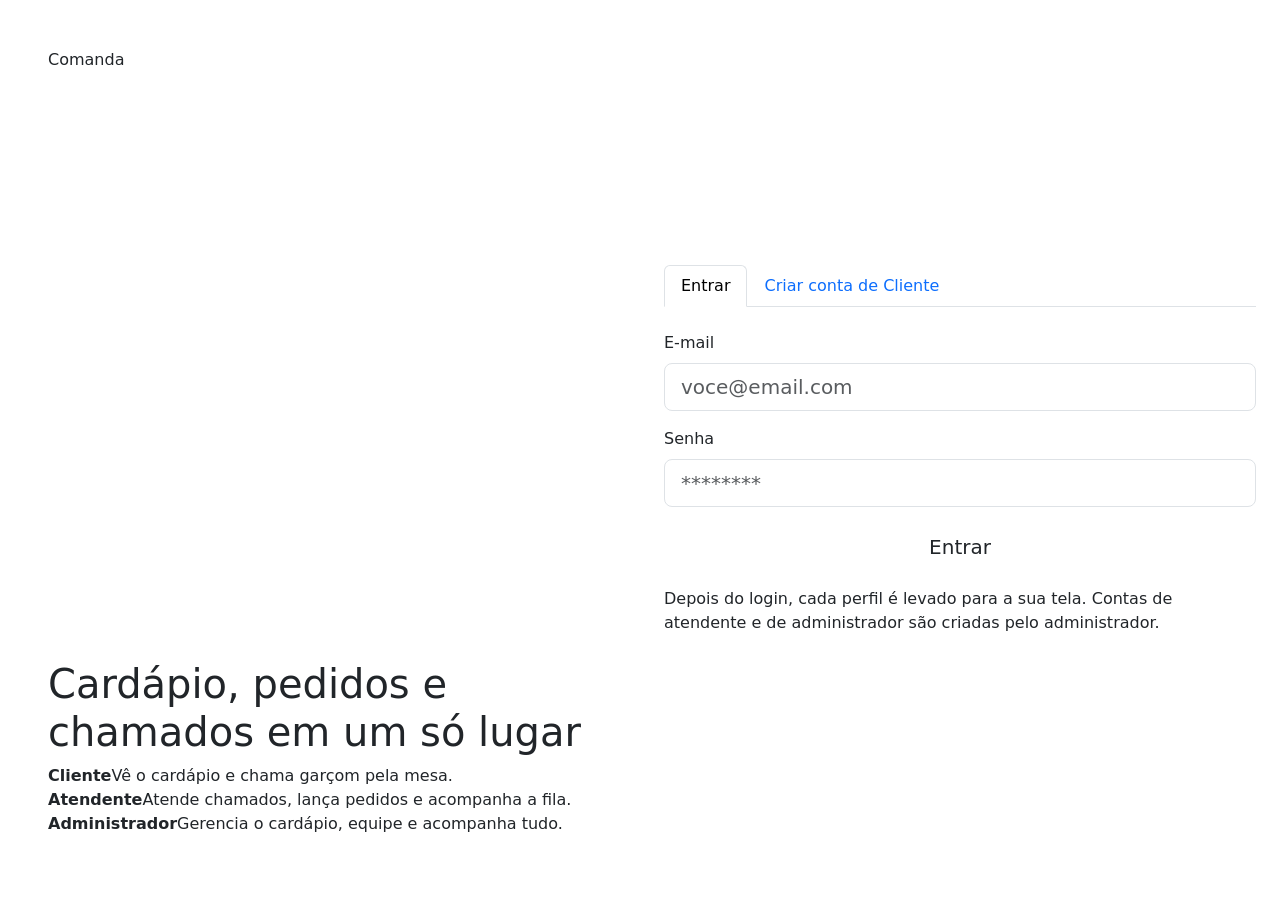
==== index.html @ cacabf7b "Estrutura inicial: 4 paginas HTML" ====
<!DOCTYPE html>
<html lang="pt-BR">
  <head>
    
    <meta charset="UTF-8" />
    <meta name="viewport" content="width=device-width, initial-scale=1.0" />
    <title>Comanda Entrar</title>
    <link
      href="https://cdn.jsdelivr.net/npm/bootstrap@5.3.3/dist/css/bootstrap.min.css"
      rel="stylesheet"
    />
    <link href="css/style.css" rel="stylesheet" />

  </head>
  <body class="cmd-body" data-pagina="login">
    <div class="container-fluid">
      <div class="row min-vh-100">
        <aside
          class="col-lg-6 d-none d-lg-flex cmd-painel-marca flex-column justify-content-between p-5"
        >
          <span class="cmd-logo">Comanda</span>

          <div>
            <h1 class="cmd-titulo-marca">
              Cardápio, pedidos e chamados em um só lugar
            </h1>
            <ul class="list-unstyled cmd-lista-perfis">
              <li>
                <strong>Cliente</strong
                ><span>Vê o cardápio e chama garçom pela mesa.</span>
              </li>
              <li>
                <strong>Atendente</strong
                ><span>Atende chamados, lança pedidos e acompanha a fila.</span>
              </li>
              <li>
                <strong>Administrador</strong
                ><span>Gerencia o cardápio, equipe e acompanha tudo.</span>
              </li>
            </ul>
          </div>
        </aside>

        <main
          class="col-12 col-lg-6 d-flex align-items-center justify-content-center p-4"
        >
          <div class="cmd-caixa-login w-100">
            <span class="cmd-logo d-lg-none d-block mb-4">Comanda</span>
            <ul class="nav nav-tabs mb-4" role="tablist">
              <li class="nav-item" role="presentation">
                <button
                  class="nav-link active"
                  id="tab-entrar"
                  data-bs-toggle="tab"
                  data-bs-target="#painel-entrar"
                  type="button"
                  role="tab"
                  aria-controls="painel-entrar"
                  aria-selected="true"
                >
                  Entrar
                </button>
              </li>
              <li class="nav-item" role="presentation">
                <button
                  class="nav-link"
                  id="tab-cadastro"
                  data-bs-toggle="tab"
                  data-bs-target="#painel-cadastro"
                  type="button"
                  role="tab"
                  aria-controls="painel-cadastro"
                  aria-selected="false"
                >
                  Criar conta de Cliente
                </button>
              </li>
            </ul>

            <div class="tab-content">
              <section
                class="tab-pane fade show active"
                id="painel-entrar"
                role="tabpanel"
                aria-labelledby="tab-entrar"
              >
                <form id="form-login" novalidate>
                  <div class="mb-3">
                    <label for="login-email" class="form-label">E-mail</label>
                    <input
                      type="email"
                      class="form-control form-control-lg"
                      id="login-email"
                      placeholder="voce@email.com"
                      required
                    />
                  </div>

                  <div class="mb-3">
                    <label for="login-senha" class="form-label">Senha</label>
                    <input
                      type="password"
                      class="form-control form-control-lg"
                      id="login-senha"
                      placeholder="********"
                      required
                    />
                  </div>

                  <div
                    id="login-erro"
                    class="alert alert-danger d-none"
                    role="alert"
                  ></div>
                  <button
                    type="submit"
                    class="btn btn-lg w-100 cmd-btn-principal"
                    id="btn-entrar"
                  >
                    Entrar
                  </button>
                  <p class="cmd-texto-apoio mt-3 mb-0">
                    Depois do login, cada perfil é levado para a sua tela.
                    Contas de atendente e de administrador são criadas pelo
                    administrador.
                  </p>
                </form>
              </section>
              <section
                class="tab-pane fade"
                id="painel-cadastro"
                role="tabpanel"
                aria-labelledby="tab-cadastro"
              >
                <form id="form-cadastro" novalidate>
                  <div class="mb-3">
                    <label for="cad-nome" class="form-label">Nome</label>
                    <input
                      type="text"
                      class="form-control form-control-lg"
                      id="cad-nome"
                      placeholder="Seu nome"
                      required
                    />
                  </div>
                  <div class="mb-3">
                    <label for="cad-email" class="form-label">E-mail</label>
                    <input
                      type="email"
                      class="form-control form-control-lg"
                      id="cad-email"
                      placeholder="voce@email.com"
                      required
                    />
                  </div>
                  <div class="mb-3">
                    <label for="cad-senha" class="form-label">Senha</label>
                    <input
                      type="password"
                      class="form-control form-control-lg"
                      id="cad-senha"
                      placeholder="Mínimo 6 caracteres"
                      minlength="6"
                      required
                    />
                  </div>
                  <div
                    id="cad-erro"
                    class="alert alert-danger d-none"
                    role="alert"
                  ></div>
                  <div
                    id="cad-sucesso"
                    class="alert alert-success d-none"
                    role="status"
                  ></div>

                  <button
                    type="submit"
                    class="btn btn-lg w-100 cmd-btn-principal"
                    id="btn-cadastrar"
                  >
                    Criar conta
                  </button>
                </form>
              </section>
            </div>
          </div>
        </main>
      </div>
    </div>

    <script src="https://cdn.jsdelivr.net/npm/bootstrap@5.3.3/dist/js/bootstrap.bundle.min.js"></script>
    <script src="js/storage.js"></script>
    <script src="js/auth.js"></script>
    <script src="js/login.js"></script>
  </body>
</html>
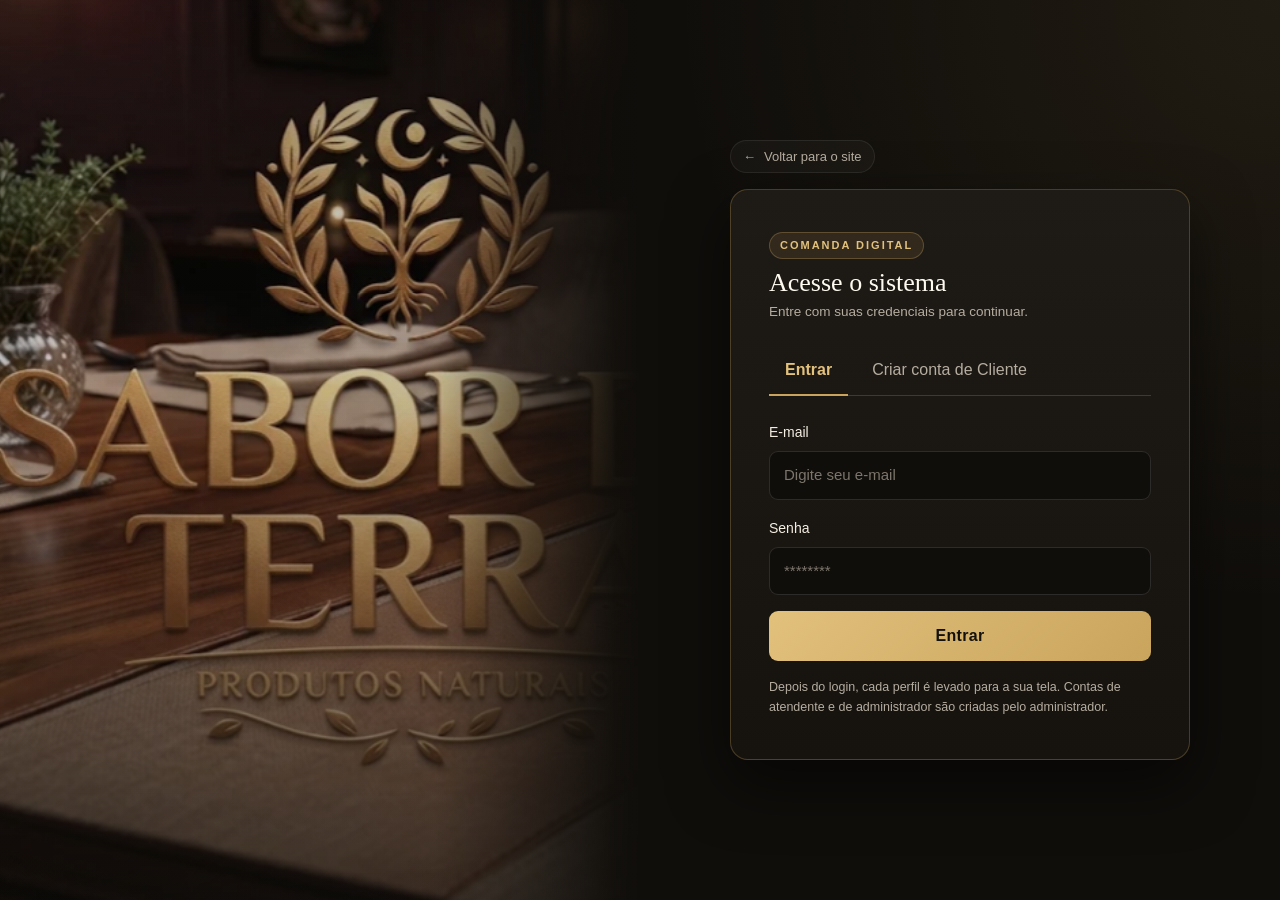
==== commit 5a7fc418: "Primeira versão do site Sabor da Terra" ====
--- a/index.html
+++ b/index.html
@@ -1,198 +1,233 @@
+
 <!DOCTYPE html>
 <html lang="pt-BR">
-  <head>
-    
+<head>
     <meta charset="UTF-8" />
     <meta name="viewport" content="width=device-width, initial-scale=1.0" />
     <title>Comanda Entrar</title>
+
     <link
-      href="https://cdn.jsdelivr.net/npm/bootstrap@5.3.3/dist/css/bootstrap.min.css"
-      rel="stylesheet"
+        href="https://cdn.jsdelivr.net/npm/bootstrap@5.3.3/dist/css/bootstrap.min.css"
+        rel="stylesheet"
     />
-    <link href="css/style.css" rel="stylesheet" />
-
-  </head>
-  <body class="cmd-body" data-pagina="login">
-    <div class="container-fluid">
-      <div class="row min-vh-100">
-        <aside
-          class="col-lg-6 d-none d-lg-flex cmd-painel-marca flex-column justify-content-between p-5"
-        >
-          <span class="cmd-logo">Comanda</span>
-
-          <div>
-            <h1 class="cmd-titulo-marca">
-              Cardápio, pedidos e chamados em um só lugar
-            </h1>
-            <ul class="list-unstyled cmd-lista-perfis">
-              <li>
-                <strong>Cliente</strong
-                ><span>Vê o cardápio e chama garçom pela mesa.</span>
-              </li>
-              <li>
-                <strong>Atendente</strong
-                ><span>Atende chamados, lança pedidos e acompanha a fila.</span>
-              </li>
-              <li>
-                <strong>Administrador</strong
-                ><span>Gerencia o cardápio, equipe e acompanha tudo.</span>
-              </li>
-            </ul>
-          </div>
-        </aside>
-
-        <main
-          class="col-12 col-lg-6 d-flex align-items-center justify-content-center p-4"
-        >
-          <div class="cmd-caixa-login w-100">
-            <span class="cmd-logo d-lg-none d-block mb-4">Comanda</span>
-            <ul class="nav nav-tabs mb-4" role="tablist">
-              <li class="nav-item" role="presentation">
-                <button
-                  class="nav-link active"
-                  id="tab-entrar"
-                  data-bs-toggle="tab"
-                  data-bs-target="#painel-entrar"
-                  type="button"
-                  role="tab"
-                  aria-controls="painel-entrar"
-                  aria-selected="true"
-                >
-                  Entrar
-                </button>
-              </li>
-              <li class="nav-item" role="presentation">
-                <button
-                  class="nav-link"
-                  id="tab-cadastro"
-                  data-bs-toggle="tab"
-                  data-bs-target="#painel-cadastro"
-                  type="button"
-                  role="tab"
-                  aria-controls="painel-cadastro"
-                  aria-selected="false"
-                >
-                  Criar conta de Cliente
-                </button>
-              </li>
-            </ul>
-
-            <div class="tab-content">
-              <section
-                class="tab-pane fade show active"
-                id="painel-entrar"
-                role="tabpanel"
-                aria-labelledby="tab-entrar"
-              >
-                <form id="form-login" novalidate>
-                  <div class="mb-3">
-                    <label for="login-email" class="form-label">E-mail</label>
-                    <input
-                      type="email"
-                      class="form-control form-control-lg"
-                      id="login-email"
-                      placeholder="voce@email.com"
-                      required
-                    />
-                  </div>
-
-                  <div class="mb-3">
-                    <label for="login-senha" class="form-label">Senha</label>
-                    <input
-                      type="password"
-                      class="form-control form-control-lg"
-                      id="login-senha"
-                      placeholder="********"
-                      required
-                    />
-                  </div>
-
-                  <div
-                    id="login-erro"
-                    class="alert alert-danger d-none"
-                    role="alert"
-                  ></div>
-                  <button
-                    type="submit"
-                    class="btn btn-lg w-100 cmd-btn-principal"
-                    id="btn-entrar"
-                  >
-                    Entrar
-                  </button>
-                  <p class="cmd-texto-apoio mt-3 mb-0">
-                    Depois do login, cada perfil é levado para a sua tela.
-                    Contas de atendente e de administrador são criadas pelo
-                    administrador.
-                  </p>
-                </form>
-              </section>
-              <section
-                class="tab-pane fade"
-                id="painel-cadastro"
-                role="tabpanel"
-                aria-labelledby="tab-cadastro"
-              >
-                <form id="form-cadastro" novalidate>
-                  <div class="mb-3">
-                    <label for="cad-nome" class="form-label">Nome</label>
-                    <input
-                      type="text"
-                      class="form-control form-control-lg"
-                      id="cad-nome"
-                      placeholder="Seu nome"
-                      required
-                    />
-                  </div>
-                  <div class="mb-3">
-                    <label for="cad-email" class="form-label">E-mail</label>
-                    <input
-                      type="email"
-                      class="form-control form-control-lg"
-                      id="cad-email"
-                      placeholder="voce@email.com"
-                      required
-                    />
-                  </div>
-                  <div class="mb-3">
-                    <label for="cad-senha" class="form-label">Senha</label>
-                    <input
-                      type="password"
-                      class="form-control form-control-lg"
-                      id="cad-senha"
-                      placeholder="Mínimo 6 caracteres"
-                      minlength="6"
-                      required
-                    />
-                  </div>
-                  <div
-                    id="cad-erro"
-                    class="alert alert-danger d-none"
-                    role="alert"
-                  ></div>
-                  <div
-                    id="cad-sucesso"
-                    class="alert alert-success d-none"
-                    role="status"
-                  ></div>
-
-                  <button
-                    type="submit"
-                    class="btn btn-lg w-100 cmd-btn-principal"
-                    id="btn-cadastrar"
-                  >
-                    Criar conta
-                  </button>
-                </form>
-              </section>
-            </div>
-          </div>
-        </main>
-      </div>
+
+    <link href="css/comanda.css" rel="stylesheet" />
+</head>
+
+<body class="cmd-body" data-pagina="login">
+
+    <div class="container-fluid p-0">
+        <div class="row g-0 min-vh-100">
+
+            <!-- PAINEL DA IMAGEM -->
+            <aside class="col-12 col-lg-6 d-flex cmd-painel-marca flex-column justify-content-between p-4 p-lg-5">
+                <img
+                    src="fotos/foto1.webp"
+                    alt="Restaurante Sabor da Terra"
+                    class="cmd-imagem-fundo"
+                />
+            </aside>
+
+            <!-- PAINEL DE LOGIN -->
+            <main class="col-12 col-lg-6 d-flex flex-column align-items-center justify-content-center p-4">
+
+                <div class="w-100 mb-3" style="max-width: 460px;">
+                    <a href="pag1.html" class="cmd-voltar-site">
+                        <span aria-hidden="true">←</span> Voltar para o site
+                    </a>
+                </div>
+
+                <div class="cmd-caixa-login w-100">
+
+                    <div class="mb-4">
+                        <span class="cmd-badge-sistema">COMANDA DIGITAL</span>
+                        <h2 class="cmd-titulo-login mt-2 mb-1">Acesse o sistema</h2>
+                        <p class="cmd-subtitulo-login mb-0">Entre com suas credenciais para continuar.</p>
+                    </div>
+
+                    <ul class="nav nav-tabs mb-4" role="tablist">
+
+                        <li class="nav-item" role="presentation">
+                            <button
+                                class="nav-link active"
+                                id="tab-entrar"
+                                data-bs-toggle="tab"
+                                data-bs-target="#painel-entrar"
+                                type="button"
+                                role="tab"
+                                aria-controls="painel-entrar"
+                                aria-selected="true"
+                            >
+                                Entrar
+                            </button>
+                        </li>
+
+                        <li class="nav-item" role="presentation">
+                            <button
+                                class="nav-link"
+                                id="tab-cadastro"
+                                data-bs-toggle="tab"
+                                data-bs-target="#painel-cadastro"
+                                type="button"
+                                role="tab"
+                                aria-controls="painel-cadastro"
+                                aria-selected="false"
+                            >
+                                Criar conta de Cliente
+                            </button>
+                        </li>
+
+                    </ul>
+
+                    <div class="tab-content">
+
+                        <!-- LOGIN -->
+                        <section
+                            class="tab-pane fade show active"
+                            id="painel-entrar"
+                            role="tabpanel"
+                            aria-labelledby="tab-entrar"
+                        >
+
+                            <form id="form-login" novalidate>
+
+                                <div class="mb-3">
+                                    <label for="login-email" class="form-label">
+                                        E-mail
+                                    </label>
+
+                                    <input
+                                        type="email"
+                                        class="form-control form-control-lg"
+                                        id="login-email"
+                                        placeholder="Digite seu e-mail"
+                                        required
+                                    />
+                                </div>
+
+                                <div class="mb-3">
+                                    <label for="login-senha" class="form-label">
+                                        Senha
+                                    </label>
+
+                                    <input
+                                        type="password"
+                                        class="form-control form-control-lg"
+                                        id="login-senha"
+                                        placeholder="********"
+                                        required
+                                    />
+                                </div>
+
+                                <div
+                                    id="login-erro"
+                                    class="alert alert-danger d-none"
+                                    role="alert"
+                                ></div>
+
+                                <button
+                                    type="submit"
+                                    class="btn btn-lg w-100 cmd-btn-principal"
+                                    id="btn-entrar"
+                                >
+                                    Entrar
+                                </button>
+
+                                <p class="cmd-texto-apoio mt-3 mb-0">
+                                    Depois do login, cada perfil é levado para a sua tela.
+                                    Contas de atendente e de administrador são criadas pelo administrador.
+                                </p>
+
+                            </form>
+                        </section>
+
+                        <!-- CADASTRO -->
+                        <section
+                            class="tab-pane fade"
+                            id="painel-cadastro"
+                            role="tabpanel"
+                            aria-labelledby="tab-cadastro"
+                        >
+
+                            <form id="form-cadastro" novalidate>
+
+                                <div class="mb-3">
+                                    <label for="cad-nome" class="form-label">
+                                        Nome
+                                    </label>
+
+                                    <input
+                                        type="text"
+                                        class="form-control form-control-lg"
+                                        id="cad-nome"
+                                        placeholder="Seu nome"
+                                        required
+                                    />
+                                </div>
+
+                                <div class="mb-3">
+                                    <label for="cad-email" class="form-label">
+                                        E-mail
+                                    </label>
+
+                                    <input
+                                        type="email"
+                                        class="form-control form-control-lg"
+                                        id="cad-email"
+                                        placeholder="Digite seu e-mail"
+                                        required
+                                    />
+                                </div>
+
+                                <div class="mb-3">
+                                    <label for="cad-senha" class="form-label">
+                                        Senha
+                                    </label>
+
+                                    <input
+                                        type="password"
+                                        class="form-control form-control-lg"
+                                        id="cad-senha"
+                                        placeholder="Mínimo 6 caracteres"
+                                        minlength="6"
+                                        required
+                                    />
+                                </div>
+
+                                <div
+                                    id="cad-erro"
+                                    class="alert alert-danger d-none"
+                                    role="alert"
+                                ></div>
+
+                                <div
+                                    id="cad-sucesso"
+                                    class="alert alert-success d-none"
+                                    role="status"
+                                ></div>
+
+                                <button
+                                    type="submit"
+                                    class="btn btn-lg w-100 cmd-btn-principal"
+                                    id="btn-cadastrar"
+                                >
+                                    Criar conta
+                                </button>
+
+                            </form>
+                        </section>
+
+                    </div>
+                </div>
+            </main>
+
+        </div>
     </div>
 
     <script src="https://cdn.jsdelivr.net/npm/bootstrap@5.3.3/dist/js/bootstrap.bundle.min.js"></script>
     <script src="js/storage.js"></script>
     <script src="js/auth.js"></script>
     <script src="js/login.js"></script>
-  </body>
-</html>
+
+</body>
+</html>
--- a/css/comanda.css
+++ b/css/comanda.css
@@ -0,0 +1,273 @@
+
+
+:root {
+    --fundo: #100e0b;
+    --superficie: #1a1713;
+    --ouro: #c9a45c;
+    --ouro-claro: #e2c17d;
+    --texto: #f4eee2;
+    --apoio: #b5ada0;
+    --borda: rgba(201, 164, 92, 0.24);
+    --parallax-x: 0px;
+    --parallax-y: 0px;
+}
+
+* {
+    margin: 0;
+    padding: 0;
+    box-sizing: border-box;
+}
+
+.cmd-body {
+    min-height: 100vh;
+    background: var(--fundo);
+    color: var(--texto);
+    font-family: "Segoe UI", Arial, sans-serif;
+    overflow-x: hidden;
+}
+
+
+
+.cmd-painel-marca {
+    position: relative;
+    overflow: hidden;
+    min-height: 100vh;
+    background: var(--fundo);
+}
+
+.cmd-imagem-fundo {
+    position: absolute;
+    inset: 0;
+    width: 100%;
+    height: 100%;
+    object-fit: cover;
+    object-position: 38% center;
+    z-index: 0;
+    transform: translate3d(var(--parallax-x), var(--parallax-y), 0) scale(1.12);
+    transform-origin: center center;
+    will-change: transform;
+}
+
+/* Transição suave entre a foto e o fundo escuro da direita */
+.cmd-painel-marca::after {
+    content: "";
+    position: absolute;
+    inset: 0;
+    background:
+        linear-gradient(
+            90deg,
+            rgba(16, 14, 11, 0.12) 0%,
+            rgba(16, 14, 11, 0.18) 68%,
+            rgba(16, 14, 11, 0.96) 96%,
+            var(--fundo) 100%
+        ),
+        linear-gradient(
+            180deg,
+            rgba(16, 14, 11, 0.28) 0%,
+            transparent 35%,
+            rgba(16, 14, 11, 0.55) 100%
+        );
+    z-index: 1;
+    pointer-events: none;
+}
+
+.cmd-painel-marca > *:not(.cmd-imagem-fundo) {
+    position: relative;
+    z-index: 2;
+}
+
+
+
+main {
+    background:
+        radial-gradient(circle at top right, rgba(201, 164, 92, 0.09), transparent 55%),
+        var(--fundo);
+}
+
+
+
+.cmd-voltar-site {
+    display: inline-flex;
+    align-items: center;
+    gap: 8px;
+    font-size: 13px;
+    font-weight: 500;
+    color: var(--apoio);
+    text-decoration: none;
+    padding: 6px 12px;
+    border-radius: 999px;
+    background: rgba(255, 255, 255, 0.03);
+    border: 1px solid rgba(255, 255, 255, 0.08);
+    transition: color 0.2s, border-color 0.2s, background-color 0.2s, transform 0.2s;
+}
+
+.cmd-voltar-site:hover {
+    color: var(--ouro-claro);
+    border-color: var(--borda);
+    background: rgba(201, 164, 92, 0.08);
+    transform: translateX(-2px);
+}
+
+
+
+.cmd-caixa-login {
+    max-width: 460px;
+    padding: 42px 38px;
+    background: linear-gradient(180deg, #1e1a15 0%, #16130f 100%);
+    border: 1px solid rgba(201, 164, 92, 0.28);
+    border-radius: 18px;
+    box-shadow: 0 24px 60px rgba(0, 0, 0, 0.55);
+}
+
+.cmd-badge-sistema {
+    display: inline-block;
+    font-size: 11px;
+    font-weight: 700;
+    letter-spacing: 2px;
+    color: var(--ouro-claro);
+    background: rgba(201, 164, 92, 0.12);
+    border: 1px solid rgba(201, 164, 92, 0.3);
+    padding: 4px 10px;
+    border-radius: 999px;
+}
+
+.cmd-titulo-login {
+    font-family: Georgia, serif;
+    font-size: 26px;
+    color: #fffaf0;
+}
+
+.cmd-subtitulo-login {
+    font-size: 13.5px;
+    color: var(--apoio);
+}
+
+
+
+.cmd-caixa-login .nav-tabs {
+    gap: 8px;
+    border-bottom: 1px solid var(--borda);
+}
+
+.cmd-caixa-login .nav-link {
+    color: var(--apoio);
+    background: transparent;
+    border: none;
+    border-bottom: 2px solid transparent;
+    border-radius: 0;
+    padding: 12px 16px;
+    font-weight: 500;
+    transition: color 0.2s, border-color 0.2s;
+}
+
+.cmd-caixa-login .nav-link:hover {
+    color: var(--texto);
+}
+
+.cmd-caixa-login .nav-link.active {
+    color: var(--ouro-claro);
+    background: transparent;
+    border-bottom: 2px solid var(--ouro);
+    font-weight: 600;
+}
+
+
+
+.cmd-caixa-login .form-label {
+    color: var(--texto);
+    font-size: 14px;
+    font-weight: 500;
+}
+
+.cmd-caixa-login .form-control {
+    background: var(--fundo);
+    color: #ffffff;
+    border: 1px solid rgba(255, 255, 255, 0.12);
+    border-radius: 9px;
+    padding: 12px 14px;
+    font-size: 15px;
+    transition: border-color 0.2s, box-shadow 0.2s, background-color 0.2s;
+}
+
+.cmd-caixa-login .form-control:focus {
+    background: #14110d;
+    color: #ffffff;
+    border-color: var(--ouro);
+    box-shadow: 0 0 0 3px rgba(201, 164, 92, 0.16);
+}
+
+.cmd-caixa-login .form-control::placeholder {
+    color: #7c756b;
+}
+
+
+
+.cmd-btn-principal {
+    background: linear-gradient(135deg, var(--ouro-claro), var(--ouro));
+    color: #14110d;
+    border: none;
+    border-radius: 9px;
+    padding: 13px 16px;
+    font-size: 16px;
+    font-weight: 700;
+    letter-spacing: 0.3px;
+    transition: transform 0.2s, filter 0.2s, box-shadow 0.2s;
+}
+
+.cmd-btn-principal:hover {
+    filter: brightness(1.06);
+    color: #14110d;
+    transform: translateY(-2px);
+    box-shadow: 0 8px 20px rgba(201, 164, 92, 0.22);
+}
+
+
+
+.cmd-texto-apoio {
+    color: var(--apoio);
+    font-size: 12.5px;
+    line-height: 1.6;
+}
+
+
+
+@media (max-width: 991px) {
+    .cmd-painel-marca {
+        min-height: 360px;
+    }
+
+    .cmd-painel-marca::after {
+        background: linear-gradient(
+            180deg,
+            rgba(16, 14, 11, 0.15) 0%,
+            rgba(16, 14, 11, 0.25) 60%,
+            var(--fundo) 100%
+        );
+    }
+
+    .cmd-caixa-login {
+        max-width: 500px;
+        padding: 32px 26px;
+    }
+}
+
+@media (max-width: 600px) {
+    .cmd-painel-marca {
+        min-height: 280px;
+    }
+
+    .cmd-titulo-login {
+        font-size: 22px;
+    }
+
+    .cmd-caixa-login {
+        padding: 24px 18px;
+        border-radius: 14px;
+    }
+}
+
+@media (prefers-reduced-motion: reduce) {
+    .cmd-imagem-fundo {
+        transform: scale(1.05);
+    }
+}
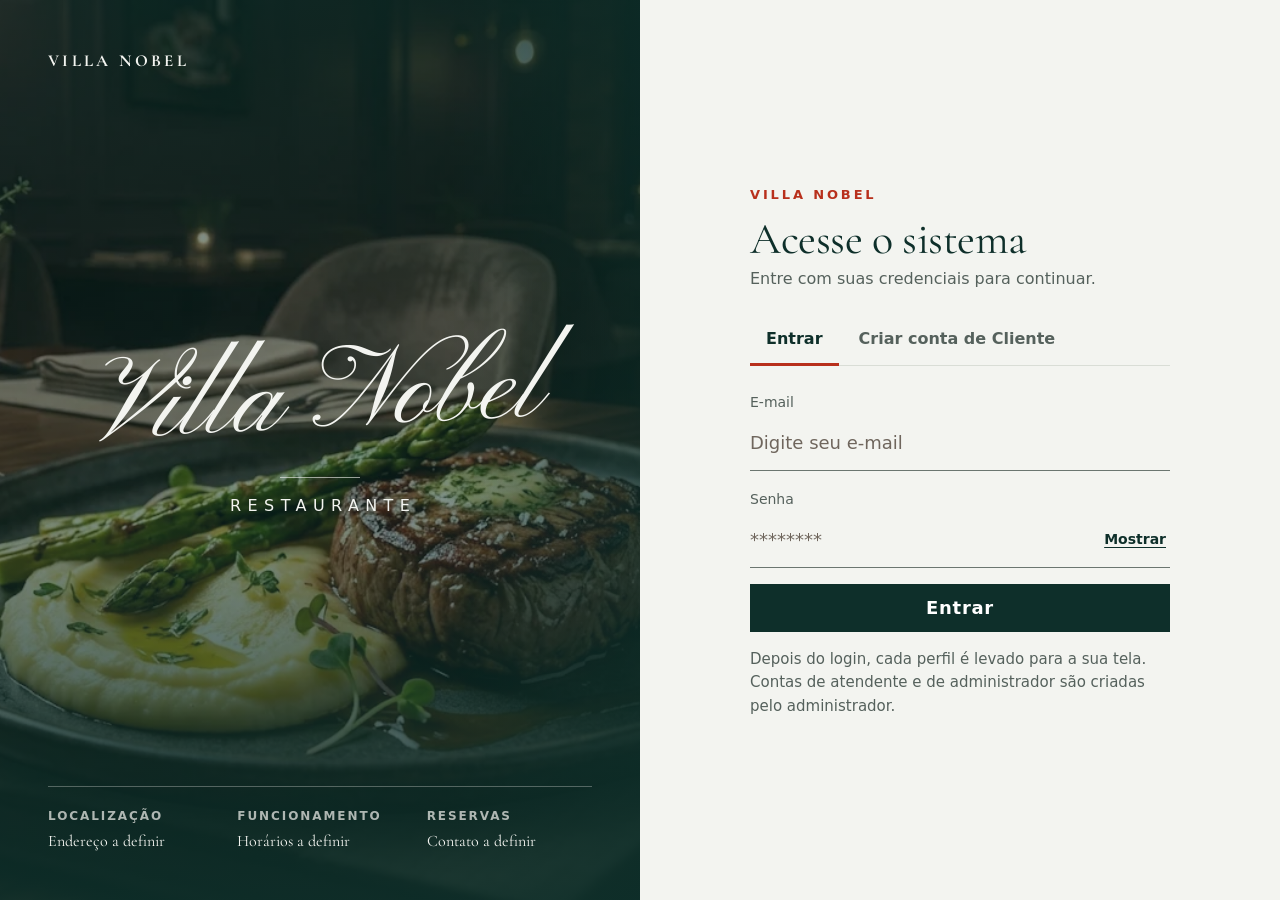
==== commit f787aace: "system Villa Nobel: 90%" ====
--- a/index.html
+++ b/index.html
@@ -1,233 +1,255 @@
-
-<!DOCTYPE html>
-<html lang="pt-BR">
-<head>
-    <meta charset="UTF-8" />
-    <meta name="viewport" content="width=device-width, initial-scale=1.0" />
-    <title>Comanda Entrar</title>
-
-    <link
-        href="https://cdn.jsdelivr.net/npm/bootstrap@5.3.3/dist/css/bootstrap.min.css"
-        rel="stylesheet"
-    />
-
-    <link href="css/comanda.css" rel="stylesheet" />
-</head>
-
-<body class="cmd-body" data-pagina="login">
-
-    <div class="container-fluid p-0">
-        <div class="row g-0 min-vh-100">
-
-            <!-- PAINEL DA IMAGEM -->
-            <aside class="col-12 col-lg-6 d-flex cmd-painel-marca flex-column justify-content-between p-4 p-lg-5">
-                <img
-                    src="fotos/foto1.webp"
-                    alt="Restaurante Sabor da Terra"
-                    class="cmd-imagem-fundo"
-                />
-            </aside>
-
-            <!-- PAINEL DE LOGIN -->
-            <main class="col-12 col-lg-6 d-flex flex-column align-items-center justify-content-center p-4">
-
-                <div class="w-100 mb-3" style="max-width: 460px;">
-                    <a href="pag1.html" class="cmd-voltar-site">
-                        <span aria-hidden="true">←</span> Voltar para o site
-                    </a>
-                </div>
-
-                <div class="cmd-caixa-login w-100">
-
-                    <div class="mb-4">
-                        <span class="cmd-badge-sistema">COMANDA DIGITAL</span>
-                        <h2 class="cmd-titulo-login mt-2 mb-1">Acesse o sistema</h2>
-                        <p class="cmd-subtitulo-login mb-0">Entre com suas credenciais para continuar.</p>
-                    </div>
-
-                    <ul class="nav nav-tabs mb-4" role="tablist">
-
-                        <li class="nav-item" role="presentation">
-                            <button
-                                class="nav-link active"
-                                id="tab-entrar"
-                                data-bs-toggle="tab"
-                                data-bs-target="#painel-entrar"
-                                type="button"
-                                role="tab"
-                                aria-controls="painel-entrar"
-                                aria-selected="true"
-                            >
-                                Entrar
-                            </button>
-                        </li>
-
-                        <li class="nav-item" role="presentation">
-                            <button
-                                class="nav-link"
-                                id="tab-cadastro"
-                                data-bs-toggle="tab"
-                                data-bs-target="#painel-cadastro"
-                                type="button"
-                                role="tab"
-                                aria-controls="painel-cadastro"
-                                aria-selected="false"
-                            >
-                                Criar conta de Cliente
-                            </button>
-                        </li>
-
-                    </ul>
-
-                    <div class="tab-content">
-
-                        <!-- LOGIN -->
-                        <section
-                            class="tab-pane fade show active"
-                            id="painel-entrar"
-                            role="tabpanel"
-                            aria-labelledby="tab-entrar"
-                        >
-
-                            <form id="form-login" novalidate>
-
-                                <div class="mb-3">
-                                    <label for="login-email" class="form-label">
-                                        E-mail
-                                    </label>
-
-                                    <input
-                                        type="email"
-                                        class="form-control form-control-lg"
-                                        id="login-email"
-                                        placeholder="Digite seu e-mail"
-                                        required
-                                    />
-                                </div>
-
-                                <div class="mb-3">
-                                    <label for="login-senha" class="form-label">
-                                        Senha
-                                    </label>
-
-                                    <input
-                                        type="password"
-                                        class="form-control form-control-lg"
-                                        id="login-senha"
-                                        placeholder="********"
-                                        required
-                                    />
-                                </div>
-
-                                <div
-                                    id="login-erro"
-                                    class="alert alert-danger d-none"
-                                    role="alert"
-                                ></div>
-
-                                <button
-                                    type="submit"
-                                    class="btn btn-lg w-100 cmd-btn-principal"
-                                    id="btn-entrar"
-                                >
-                                    Entrar
-                                </button>
-
-                                <p class="cmd-texto-apoio mt-3 mb-0">
-                                    Depois do login, cada perfil é levado para a sua tela.
-                                    Contas de atendente e de administrador são criadas pelo administrador.
-                                </p>
-
-                            </form>
-                        </section>
-
-                        <!-- CADASTRO -->
-                        <section
-                            class="tab-pane fade"
-                            id="painel-cadastro"
-                            role="tabpanel"
-                            aria-labelledby="tab-cadastro"
-                        >
-
-                            <form id="form-cadastro" novalidate>
-
-                                <div class="mb-3">
-                                    <label for="cad-nome" class="form-label">
-                                        Nome
-                                    </label>
-
-                                    <input
-                                        type="text"
-                                        class="form-control form-control-lg"
-                                        id="cad-nome"
-                                        placeholder="Seu nome"
-                                        required
-                                    />
-                                </div>
-
-                                <div class="mb-3">
-                                    <label for="cad-email" class="form-label">
-                                        E-mail
-                                    </label>
-
-                                    <input
-                                        type="email"
-                                        class="form-control form-control-lg"
-                                        id="cad-email"
-                                        placeholder="Digite seu e-mail"
-                                        required
-                                    />
-                                </div>
-
-                                <div class="mb-3">
-                                    <label for="cad-senha" class="form-label">
-                                        Senha
-                                    </label>
-
-                                    <input
-                                        type="password"
-                                        class="form-control form-control-lg"
-                                        id="cad-senha"
-                                        placeholder="Mínimo 6 caracteres"
-                                        minlength="6"
-                                        required
-                                    />
-                                </div>
-
-                                <div
-                                    id="cad-erro"
-                                    class="alert alert-danger d-none"
-                                    role="alert"
-                                ></div>
-
-                                <div
-                                    id="cad-sucesso"
-                                    class="alert alert-success d-none"
-                                    role="status"
-                                ></div>
-
-                                <button
-                                    type="submit"
-                                    class="btn btn-lg w-100 cmd-btn-principal"
-                                    id="btn-cadastrar"
-                                >
-                                    Criar conta
-                                </button>
-
-                            </form>
-                        </section>
-
-                    </div>
-                </div>
-            </main>
-
-        </div>
-    </div>
-
-    <script src="https://cdn.jsdelivr.net/npm/bootstrap@5.3.3/dist/js/bootstrap.bundle.min.js"></script>
-    <script src="js/storage.js"></script>
-    <script src="js/auth.js"></script>
-    <script src="js/login.js"></script>
-
-</body>
+<!DOCTYPE html>
+<html lang="pt-BR">
+<head>
+    <meta charset="UTF-8" />
+    <meta name="viewport" content="width=device-width, initial-scale=1.0" />
+    <meta name="theme-color" content="#0E2F2A" />
+    <meta name="description" content="Villa Nobel — sistema de atendimento e cardápio digital." />
+    <link rel="icon" href="data:image/svg+xml,%3Csvg xmlns='http://www.w3.org/2000/svg' viewBox='0 0 64 64'%3E%3Crect width='64' height='64' rx='12' fill='%230E2F2A'/%3E%3Ctext x='32' y='45' text-anchor='middle' font-family='Georgia,serif' font-style='italic' font-size='40' fill='%23F3F4F0'%3EV%3C/text%3E%3C/svg%3E" />
+<title>Villa Nobel | Entrar</title>
+
+    <link
+        href="https://cdn.jsdelivr.net/npm/bootstrap@5.3.3/dist/css/bootstrap.min.css"
+        rel="stylesheet"
+    />
+
+    <link rel="preconnect" href="https://fonts.googleapis.com" />
+    <link rel="preconnect" href="https://fonts.gstatic.com" crossorigin />
+    <link
+        href="https://fonts.googleapis.com/css2?family=Pinyon+Script&family=Cormorant+Garamond:wght@500;600;700&display=swap"
+        rel="stylesheet"
+    />
+
+    <link href="css/style.css" rel="stylesheet" />
+</head>
+
+<body class="cmd-body">
+
+    <div class="container-fluid p-0">
+        <div class="row g-0 min-vh-100">
+
+            <aside class="col-12 col-lg-6 d-flex cmd-painel-marca flex-column justify-content-between p-4 p-lg-5">
+                <img
+                    src="fotos/foto2.webp"
+                    alt=""
+                    class="cmd-imagem-fundo"
+                />
+                <span class="cmd-logo">Villa Nobel</span>
+
+                <div class="cmd-letreiro">
+                    <span class="cmd-letreiro-nome">Villa Nobel</span>
+                    <span class="cmd-letreiro-linha"></span>
+                    <span class="cmd-letreiro-tipo">Restaurante</span>
+                </div>
+
+                <dl class="cmd-detalhes">
+                    <div>
+                        <dt>Localização</dt>
+                        <dd>Endereço a definir</dd>
+                    </div>
+                    <div>
+                        <dt>Funcionamento</dt>
+                        <dd>Horários a definir</dd>
+                    </div>
+                    <div>
+                        <dt>Reservas</dt>
+                        <dd>Contato a definir</dd>
+                    </div>
+                </dl>
+            </aside>
+
+            <main class="col-12 col-lg-6 d-flex flex-column align-items-center justify-content-center p-4">
+
+                <div class="cmd-caixa-login w-100">
+
+                    <div class="mb-4">
+                        <span class="cmd-badge-sistema">VILLA NOBEL</span>
+                        <h2 class="cmd-titulo-login mt-2 mb-1">Acesse o sistema</h2>
+                        <p class="cmd-subtitulo-login mb-0">Entre com suas credenciais para continuar.</p>
+                    </div>
+
+                    <ul class="nav nav-tabs mb-4" role="tablist">
+
+                        <li class="nav-item" role="presentation">
+                            <button
+                                class="nav-link active"
+                                id="tab-entrar"
+                                data-bs-toggle="tab"
+                                data-bs-target="#painel-entrar"
+                                type="button"
+                                role="tab"
+                                aria-controls="painel-entrar"
+                                aria-selected="true"
+                            >
+                                Entrar
+                            </button>
+                        </li>
+
+                        <li class="nav-item" role="presentation">
+                            <button
+                                class="nav-link"
+                                id="tab-cadastro"
+                                data-bs-toggle="tab"
+                                data-bs-target="#painel-cadastro"
+                                type="button"
+                                role="tab"
+                                aria-controls="painel-cadastro"
+                                aria-selected="false"
+                            >
+                                Criar conta de Cliente
+                            </button>
+                        </li>
+
+                    </ul>
+
+                    <div class="tab-content">
+
+                        <section
+                            class="tab-pane fade show active"
+                            id="painel-entrar"
+                            role="tabpanel"
+                            aria-labelledby="tab-entrar"
+                        >
+
+                            <form id="form-login" novalidate>
+
+                                <div class="mb-3">
+                                    <label for="login-email" class="form-label">
+                                        E-mail
+                                    </label>
+
+                                    <input
+                                        type="email"
+                                        class="form-control form-control-lg"
+                                        id="login-email"
+                                        placeholder="Digite seu e-mail"
+                                        required
+                                    />
+                                </div>
+
+                                <div class="mb-3">
+                                    <label for="login-senha" class="form-label">
+                                        Senha
+                                    </label>
+
+                                    <input
+                                        type="password"
+                                        class="form-control form-control-lg"
+                                        id="login-senha"
+                                        placeholder="********"
+                                        required
+                                    />
+                                </div>
+
+                                <div
+                                    id="login-erro"
+                                    class="alert alert-danger d-none"
+                                    role="alert"
+                                ></div>
+
+                                <button
+                                    type="submit"
+                                    class="btn btn-lg w-100 cmd-btn-principal"
+                                    id="btn-entrar"
+                                >
+                                    Entrar
+                                </button>
+
+                                <p class="cmd-texto-apoio mt-3 mb-0">
+                                    Depois do login, cada perfil é levado para a sua tela.
+                                    Contas de atendente e de administrador são criadas pelo administrador.
+                                </p>
+
+                            </form>
+                        </section>
+
+                        <section
+                            class="tab-pane fade"
+                            id="painel-cadastro"
+                            role="tabpanel"
+                            aria-labelledby="tab-cadastro"
+                        >
+
+                            <form id="form-cadastro" novalidate>
+
+                                <div class="mb-3">
+                                    <label for="cad-nome" class="form-label">
+                                        Nome
+                                    </label>
+
+                                    <input
+                                        type="text"
+                                        class="form-control form-control-lg"
+                                        id="cad-nome"
+                                        placeholder="Seu nome"
+                                        required
+                                    />
+                                </div>
+
+                                <div class="mb-3">
+                                    <label for="cad-email" class="form-label">
+                                        E-mail
+                                    </label>
+
+                                    <input
+                                        type="email"
+                                        class="form-control form-control-lg"
+                                        id="cad-email"
+                                        placeholder="Digite seu e-mail"
+                                        required
+                                    />
+                                </div>
+
+                                <div class="mb-3">
+                                    <label for="cad-senha" class="form-label">
+                                        Senha
+                                    </label>
+
+                                    <input
+                                        type="password"
+                                        class="form-control form-control-lg"
+                                        id="cad-senha"
+                                        placeholder="Mínimo 6 caracteres"
+                                        minlength="6"
+                                        required
+                                    />
+                                </div>
+
+                                <div
+                                    id="cad-erro"
+                                    class="alert alert-danger d-none"
+                                    role="alert"
+                                ></div>
+
+                                <div
+                                    id="cad-sucesso"
+                                    class="alert alert-success d-none"
+                                    role="status"
+                                ></div>
+
+                                <button
+                                    type="submit"
+                                    class="btn btn-lg w-100 cmd-btn-principal"
+                                    id="btn-cadastrar"
+                                >
+                                    Criar conta
+                                </button>
+
+                            </form>
+                        </section>
+
+                    </div>
+                </div>
+            </main>
+
+        </div>
+    </div>
+
+    <script src="https://cdn.jsdelivr.net/npm/bootstrap@5.3.3/dist/js/bootstrap.bundle.min.js"></script>
+    <script src="js/storage.js"></script>
+    <script src="js/auth.js"></script>
+    <script src="js/login.js"></script>
+    <script src="js/villa-ux.js"></script>
+
+</body>
 </html>
--- a/css/style.css
+++ b/css/style.css
@@ -0,0 +1,2134 @@
+:root {
+    --fundo: #F3F4F0;
+    --fundo-2: #E3EAE4;
+    --superficie: #FFFFFF;
+    --borda: #D9DDD6;
+    --borda-forte: #6B7670;
+    --tinta: #0E2F2A;
+    --tinta-2: #1C4A42;
+    --apoio: #55615C;
+    --acento: #B8301C;
+    --acento-hover: #962512;
+    --verde: #1F6B4F;
+    --ambar: #2D4A7A;
+    --erro: #A12618;
+    --raio: 4px;
+    --raio-card: 4px;
+    --serif: 'Cormorant Garamond', 'Palatino Linotype', Palatino, 'Book Antiqua', 'URW Palladio L', serif;
+    --sans: system-ui, -apple-system, 'Segoe UI', Roboto, 'Helvetica Neue', Arial, sans-serif;
+    --marca-escura: url("data:image/svg+xml,%3csvg xmlns='http://www.w3.org/2000/svg' viewBox='0 0 34 40'%3e%3cpath d='M3 2h28v32l-2.3 3.4-2.3-3.4-2.3 3.4-2.3-3.4-2.3 3.4-2.3-3.4-2.3 3.4-2.3-3.4-2.3 3.4L3 34z' fill='%230E2F2A'/%3e%3cpath d='M9 12h16M9 19h16M9 26h9' stroke='%23F3F4F0' stroke-width='2'/%3e%3cpath d='M22 30 31 8' stroke='%23B8301C' stroke-width='3'/%3e%3c/svg%3e");
+    --marca-clara: url("data:image/svg+xml,%3csvg xmlns='http://www.w3.org/2000/svg' viewBox='0 0 34 40'%3e%3cpath d='M3 2h28v32l-2.3 3.4-2.3-3.4-2.3 3.4-2.3-3.4-2.3 3.4-2.3-3.4-2.3 3.4-2.3-3.4-2.3 3.4L3 34z' fill='%23F3F4F0'/%3e%3cpath d='M9 12h16M9 19h16M9 26h9' stroke='%230E2F2A' stroke-width='2'/%3e%3cpath d='M22 30 31 8' stroke='%23E8573F' stroke-width='3'/%3e%3c/svg%3e");
+}
+
+.cmd-body {
+    --bs-body-color: var(--tinta);
+    --bs-body-bg: var(--fundo);
+    --bs-border-color: var(--borda);
+    min-height: 100vh;
+    background: var(--fundo);
+    color: var(--tinta);
+    font-family: var(--sans);
+    font-size: 1rem;
+    line-height: 1.55;
+}
+
+.cmd-body h1,
+.cmd-body h2,
+.cmd-body h3,
+.cmd-body h4,
+.cmd-body h5,
+.cmd-body h6 {
+    font-family: var(--serif);
+    color: var(--tinta);
+    line-height: 1.2;
+}
+
+.cmd-body .cmd-conteudo {
+    min-width: 0;
+    background: var(--fundo);
+}
+
+.cmd-body .cmd-conteudo.container {
+    max-width: 1100px;
+}
+
+.cmd-body .cmd-titulo-pagina {
+    font-family: var(--serif);
+    font-size: 2.25rem;
+    font-weight: 700;
+    letter-spacing: -0.01em;
+    color: var(--tinta);
+}
+
+.cmd-body .cmd-texto-apoio {
+    color: var(--apoio);
+    font-size: 0.9375rem;
+    line-height: 1.55;
+}
+
+.cmd-body .cmd-preco,
+.cmd-body .cmd-numero-mesa {
+    font-family: var(--serif);
+    font-weight: 700;
+    color: var(--tinta);
+    font-variant-numeric: tabular-nums;
+    white-space: nowrap;
+}
+
+.cmd-body .cmd-numero-mesa {
+    display: block;
+    font-size: 2.5rem;
+    line-height: 1;
+}
+
+.cmd-body .cmd-numero-grande {
+    font-family: var(--serif);
+    font-size: 3rem;
+    font-weight: 700;
+    line-height: 1.1;
+    color: var(--acento);
+    font-variant-numeric: tabular-nums;
+}
+
+.cmd-body #pedido-total {
+    font-family: var(--serif);
+    font-size: 1.75rem;
+    font-weight: 700;
+    color: var(--tinta);
+}
+
+.cmd-body .cmd-logo {
+    display: inline-flex;
+    align-items: center;
+    gap: 0.6rem;
+    font-family: var(--serif);
+    font-size: 1.05rem;
+    font-weight: 700;
+    letter-spacing: 0.2em;
+    text-transform: uppercase;
+    color: var(--tinta);
+}
+
+.cmd-body .cmd-logo::before {
+    content: "";
+    flex: none;
+    width: 1.5rem;
+    height: 1.75rem;
+    background: var(--marca-escura) center / contain no-repeat;
+}
+
+.cmd-body .cmd-sidebar .cmd-logo,
+.cmd-body .cmd-painel-marca .cmd-logo {
+    color: var(--fundo);
+}
+
+.cmd-body .cmd-sidebar .cmd-logo::before {
+    content: none;
+}
+
+.cmd-body .cmd-sidebar .cmd-logo {
+    font-family: 'Pinyon Script', 'Snell Roundhand', 'Brush Script MT', cursive;
+    font-size: 2.1rem;
+    font-weight: 400;
+    letter-spacing: 0;
+    line-height: 1.1;
+    text-transform: none;
+}
+
+.cmd-body .cmd-marca {
+    display: flex;
+    flex-direction: column;
+    gap: 0.15rem;
+    padding-top: 0.5rem;
+    padding-bottom: 0.5rem;
+}
+
+.cmd-body .cmd-marca-tipo {
+    padding-left: 0.15rem;
+    font-size: 0.6875rem;
+    letter-spacing: 0.35em;
+    text-transform: uppercase;
+    color: rgba(243, 244, 240, 0.7);
+}
+
+.cmd-body .cmd-texto-claro {
+    color: rgba(243, 244, 240, 0.75);
+}
+
+.cmd-body .cmd-painel-marca .cmd-logo::before {
+    content: none;
+}
+
+.cmd-body :focus-visible {
+    outline: 3px solid var(--acento) !important;
+    outline-offset: 2px;
+}
+
+.cmd-body .btn-check:focus-visible + .btn {
+    outline: 3px solid var(--acento) !important;
+    outline-offset: 2px;
+}
+
+.cmd-body .btn:focus-visible,
+.cmd-body .btn-check:focus-visible + .btn,
+.cmd-body .nav-link:focus-visible,
+.cmd-body .form-control:focus,
+.cmd-body .form-select:focus,
+.cmd-body .form-check-input:focus {
+    box-shadow: none !important;
+}
+
+.cmd-body .btn {
+    --bs-btn-border-radius: var(--raio);
+    --bs-btn-font-size: 1rem;
+    --bs-btn-padding-x: 1rem;
+    --bs-btn-padding-y: 0.5rem;
+    display: inline-flex;
+    align-items: center;
+    justify-content: center;
+    gap: 0.5rem;
+    min-height: 44px;
+    font-weight: 600;
+    line-height: 1.3;
+}
+
+.cmd-body .btn-sm {
+    --bs-btn-padding-x: 0.9rem;
+    --bs-btn-padding-y: 0.4rem;
+    --bs-btn-font-size: 1rem;
+}
+
+.cmd-body .btn-lg {
+    min-height: 52px;
+    --bs-btn-font-size: 1.125rem;
+}
+
+.cmd-body .btn.cmd-btn-principal {
+    --bs-btn-color: #fff;
+    --bs-btn-bg: var(--acento);
+    --bs-btn-border-color: var(--acento);
+    --bs-btn-hover-color: #fff;
+    --bs-btn-hover-bg: var(--acento-hover);
+    --bs-btn-hover-border-color: var(--acento-hover);
+    --bs-btn-active-color: #fff;
+    --bs-btn-active-bg: var(--acento-hover);
+    --bs-btn-active-border-color: var(--acento-hover);
+    --bs-btn-disabled-color: #fff;
+    --bs-btn-disabled-bg: var(--acento);
+    --bs-btn-disabled-border-color: var(--acento);
+    min-height: 48px;
+}
+
+.cmd-body .btn.cmd-btn-cancelar {
+    --bs-btn-color: #fff;
+    --bs-btn-bg: var(--acento);
+    --bs-btn-border-color: var(--acento);
+    --bs-btn-hover-color: #fff;
+    --bs-btn-hover-bg: var(--acento-hover);
+    --bs-btn-hover-border-color: var(--acento-hover);
+    --bs-btn-active-color: #fff;
+    --bs-btn-active-bg: var(--acento-hover);
+    --bs-btn-active-border-color: var(--acento-hover);
+    min-height: 48px;
+    padding-left: 2rem;
+    padding-right: 2rem;
+    font-weight: 700;
+    box-shadow: 0 4px 14px rgba(184, 48, 28, 0.35);
+}
+
+.cmd-body .btn-outline-dark {
+    --bs-btn-color: var(--tinta);
+    --bs-btn-bg: var(--superficie);
+    --bs-btn-border-color: var(--tinta);
+    --bs-btn-hover-color: #fff;
+    --bs-btn-hover-bg: var(--tinta);
+    --bs-btn-hover-border-color: var(--tinta);
+    --bs-btn-active-color: #fff;
+    --bs-btn-active-bg: var(--tinta);
+    --bs-btn-active-border-color: var(--tinta);
+}
+
+.cmd-body .btn-outline-secondary {
+    --bs-btn-color: var(--apoio);
+    --bs-btn-bg: var(--superficie);
+    --bs-btn-border-color: var(--borda-forte);
+    --bs-btn-hover-color: var(--tinta);
+    --bs-btn-hover-bg: var(--fundo-2);
+    --bs-btn-hover-border-color: var(--tinta);
+    --bs-btn-active-color: var(--tinta);
+    --bs-btn-active-bg: var(--fundo-2);
+    --bs-btn-active-border-color: var(--tinta);
+}
+
+.cmd-body .btn-link,
+.cmd-body .cmd-link-claro {
+    --bs-btn-color: var(--acento);
+    --bs-btn-hover-color: var(--acento-hover);
+    --bs-btn-active-color: var(--acento-hover);
+    --bs-btn-disabled-color: var(--apoio);
+    color: var(--acento);
+    text-decoration: underline;
+    text-underline-offset: 3px;
+}
+
+.cmd-body .cmd-link-claro:hover {
+    color: var(--acento-hover);
+}
+
+.cmd-body .rounded-pill {
+    border-radius: var(--raio) !important;
+}
+
+.cmd-body .btn.js-filtro {
+    --bs-btn-color: var(--tinta);
+    --bs-btn-bg: var(--superficie);
+    --bs-btn-border-color: var(--borda-forte);
+    --bs-btn-hover-color: var(--tinta);
+    --bs-btn-hover-bg: var(--fundo-2);
+    --bs-btn-hover-border-color: var(--tinta);
+    --bs-btn-active-color: #fff;
+    --bs-btn-active-bg: var(--tinta);
+    --bs-btn-active-border-color: var(--tinta);
+}
+
+.cmd-body .btn.js-filtro.active::before,
+.cmd-body .btn-check:checked + .btn::before {
+    content: "✓";
+    font-weight: 700;
+}
+
+.cmd-body .form-label,
+.cmd-body legend.form-label {
+    color: var(--tinta);
+    font-size: 1rem;
+    font-weight: 600;
+    margin-bottom: 0.4rem;
+}
+
+.cmd-body .form-control,
+.cmd-body .form-select {
+    min-height: 48px;
+    padding: 0.6rem 0.85rem;
+    font-size: 1rem;
+    color: var(--tinta);
+    background-color: var(--superficie);
+    border: 1px solid var(--borda-forte);
+    border-radius: var(--raio);
+}
+
+.cmd-body .form-select {
+    padding-right: 2.5rem;
+}
+
+.cmd-body textarea.form-control {
+    min-height: 96px;
+}
+
+.cmd-body .form-control:focus,
+.cmd-body .form-select:focus {
+    color: var(--tinta);
+    background-color: var(--superficie);
+    border-color: var(--acento);
+}
+
+.cmd-body .form-control::placeholder {
+    color: #6F665D;
+}
+
+.cmd-body .form-control-lg {
+    min-height: 56px;
+    font-size: 1.125rem;
+}
+
+.cmd-body .cmd-input-mesa {
+    max-width: 180px;
+    min-height: 64px;
+    font-family: var(--serif);
+    font-size: 2rem;
+    font-weight: 700;
+    text-align: center;
+}
+
+.cmd-body .form-check-input {
+    border: 1px solid var(--borda-forte);
+}
+
+.cmd-body .form-check-input:checked {
+    background-color: var(--acento);
+    border-color: var(--acento);
+}
+
+.cmd-body .form-switch {
+    display: flex;
+    align-items: center;
+    gap: 0.75rem;
+    min-height: 44px;
+    padding-left: 0;
+}
+
+.cmd-body .form-switch .form-check-input {
+    flex: none;
+    float: none;
+    width: 3rem;
+    height: 1.5rem;
+    margin: 0;
+    cursor: pointer;
+}
+
+.cmd-body .form-switch .form-check-input:not(:checked),
+.cmd-body .form-switch .form-check-input:focus:not(:checked) {
+    --bs-form-switch-bg: url("data:image/svg+xml,%3csvg xmlns='http://www.w3.org/2000/svg' viewBox='-4 -4 8 8'%3e%3ccircle r='3' fill='%235E564E'/%3e%3c/svg%3e");
+}
+
+.cmd-body .form-switch .form-check-label {
+    display: flex;
+    flex: 1;
+    align-items: center;
+    min-height: 44px;
+    cursor: pointer;
+}
+
+.cmd-body .alert {
+    --bs-alert-padding-y: 0.75rem;
+    --bs-alert-padding-x: 1rem;
+    border-radius: var(--raio);
+    font-size: 1rem;
+}
+
+.cmd-body .alert-danger {
+    --bs-alert-color: var(--erro);
+    --bs-alert-bg: #FBEDEA;
+    --bs-alert-border-color: var(--erro);
+}
+
+.cmd-body .alert-danger::before {
+    content: "Atenção: ";
+    font-weight: 700;
+}
+
+.cmd-body .alert-success {
+    --bs-alert-color: var(--verde);
+    --bs-alert-bg: #E8F3ED;
+    --bs-alert-border-color: var(--verde);
+}
+
+.cmd-body .alert-success::before {
+    content: "✓ ";
+    font-weight: 700;
+}
+
+.cmd-body .badge {
+    padding: 0.3em 0.65em;
+    font-size: 0.875rem;
+    font-weight: 600;
+    line-height: 1.35;
+    border: 1px solid transparent;
+    border-radius: 4px;
+}
+
+.cmd-body .badge.text-bg-warning {
+    background-color: var(--superficie) !important;
+    color: var(--acento) !important;
+    border-color: var(--acento);
+}
+
+.cmd-body .badge.text-bg-info {
+    background-color: var(--superficie) !important;
+    color: var(--ambar) !important;
+    border-color: var(--ambar);
+}
+
+.cmd-body .badge.text-bg-success {
+    background-color: var(--superficie) !important;
+    color: var(--verde) !important;
+    border-color: var(--verde);
+}
+
+.cmd-body .badge.text-bg-secondary {
+    background-color: var(--superficie) !important;
+    color: var(--apoio) !important;
+    border-color: var(--borda-forte);
+}
+
+.cmd-body .cmd-status.text-bg-warning::before { content: "○ "; }
+.cmd-body .cmd-status.text-bg-info::before { content: "◐ "; }
+.cmd-body .cmd-status.text-bg-success::before { content: "✓ "; }
+.cmd-body .cmd-status.text-bg-secondary::before { content: "– "; }
+
+.cmd-body .badge.cmd-destino.text-bg-warning,
+.cmd-body .badge.cmd-destino.text-bg-success {
+    background-color: var(--fundo-2) !important;
+    color: var(--tinta) !important;
+    border-color: var(--borda-forte);
+}
+
+.cmd-body .badge.cmd-categoria {
+    background-color: var(--fundo-2);
+    color: var(--apoio);
+    border-color: var(--borda);
+}
+
+.cmd-body .badge.cmd-selo {
+    min-width: 1.75rem;
+    background-color: var(--tinta);
+    color: #fff;
+    border-radius: 999px !important;
+}
+
+.cmd-body .nav-link.active .cmd-selo {
+    background-color: #fff;
+    color: var(--acento);
+}
+
+.cmd-body .cmd-card {
+    --bs-card-bg: var(--superficie);
+    --bs-card-color: var(--tinta);
+    --bs-card-border-color: var(--borda);
+    --bs-card-border-radius: var(--raio-card);
+    --bs-card-inner-border-radius: calc(var(--raio-card) - 1px);
+    box-shadow: none;
+}
+
+.cmd-body .cmd-card .card-body {
+    padding: 1.25rem;
+}
+
+.cmd-body .cmd-card h2 {
+    font-weight: 700;
+}
+
+.cmd-body .cmd-chamado .card-body > :first-child,
+.cmd-body .cmd-pedido .card-body > :first-child {
+    padding-bottom: 0.85rem;
+    border-bottom: 1px dashed var(--borda-forte);
+}
+
+.cmd-body .cmd-pedido .js-itens {
+    font-size: 1rem;
+    line-height: 1.6;
+}
+
+.cmd-body .cmd-pedido strong,
+.cmd-body .cmd-chamado .js-motivo {
+    font-family: var(--serif);
+}
+
+.cmd-body .cmd-chamado .js-motivo {
+    font-size: 1.25rem;
+    font-weight: 700;
+}
+
+.cmd-body .cmd-painel-marca {
+    position: relative;
+    isolation: isolate;
+    overflow: hidden;
+    align-items: stretch;
+    justify-content: space-between !important;
+    background: var(--tinta);
+    border-right: 0;
+    padding: 2.5rem;
+    color: var(--fundo);
+}
+
+.cmd-body .cmd-imagem-fundo {
+    position: absolute;
+    inset: 0;
+    z-index: -2;
+    width: 100%;
+    height: 100%;
+    object-fit: cover;
+    object-position: 60% center;
+}
+
+.cmd-body .cmd-painel-marca::after {
+    content: "";
+    position: absolute;
+    inset: 0;
+    z-index: -1;
+    pointer-events: none;
+    background:
+        linear-gradient(to bottom, rgba(14, 47, 42, 0.75) 0%, rgba(14, 47, 42, 0.45) 35%, rgba(14, 47, 42, 0.55) 60%, rgba(14, 47, 42, 0.92) 100%),
+        linear-gradient(to right, rgba(14, 47, 42, 0) 70%, rgba(14, 47, 42, 0.5) 100%);
+}
+
+.cmd-body .cmd-letreiro {
+    display: flex;
+    flex-direction: column;
+    align-items: center;
+    padding: 2rem 0;
+    text-align: center;
+    color: var(--fundo);
+}
+
+.cmd-body .cmd-letreiro-nome {
+    font-family: 'Pinyon Script', 'Snell Roundhand', 'Brush Script MT', cursive;
+    font-size: clamp(72px, 9vw, 136px);
+    font-weight: 400;
+    line-height: 1;
+    transform: rotate(-3deg);
+    white-space: nowrap;
+}
+
+.cmd-body .cmd-letreiro-linha {
+    display: block;
+    width: 80px;
+    height: 1px;
+    margin: 1.25rem 0 1rem;
+    background: var(--fundo);
+    opacity: 0.6;
+}
+
+.cmd-body .cmd-letreiro-tipo {
+    font-family: var(--sans);
+    font-size: 16px;
+    letter-spacing: 0.4em;
+    margin-right: -0.4em;
+    text-transform: uppercase;
+}
+
+.cmd-body .cmd-detalhes {
+    display: grid;
+    grid-template-columns: repeat(3, 1fr);
+    gap: 1.5rem;
+    margin: 0;
+    padding-top: 1.25rem;
+    border-top: 1px solid rgba(243, 244, 240, 0.3);
+}
+
+.cmd-body .cmd-detalhes dt {
+    margin-bottom: 0.25rem;
+    font-size: 0.75rem;
+    font-weight: 600;
+    letter-spacing: 0.16em;
+    text-transform: uppercase;
+    color: rgba(243, 244, 240, 0.7);
+}
+
+.cmd-body .cmd-detalhes dd {
+    margin: 0;
+    font-family: var(--serif);
+    font-size: 1rem;
+    line-height: 1.4;
+    color: var(--fundo);
+}
+
+.cmd-body main {
+    background: var(--fundo);
+}
+
+.cmd-body .cmd-caixa-login {
+    max-width: 420px;
+    padding: 0;
+    background: transparent;
+    border: 0;
+}
+
+.cmd-body .cmd-badge-sistema {
+    display: inline-block;
+    font-size: 0.8125rem;
+    font-weight: 600;
+    letter-spacing: 0.22em;
+    color: var(--acento);
+}
+
+.cmd-body .cmd-titulo-login {
+    font-family: var(--serif);
+    font-size: 2.75rem;
+    font-weight: 400;
+    line-height: 1.1;
+    letter-spacing: -0.01em;
+    color: var(--tinta);
+}
+
+.cmd-body .cmd-caixa-login .form-label {
+    font-size: 0.875rem;
+    font-weight: 500;
+    color: var(--apoio);
+    margin-bottom: 0;
+}
+
+.cmd-body .cmd-caixa-login .form-control,
+.cmd-body .cmd-caixa-login .form-select {
+    padding-left: 0;
+    padding-right: 0;
+    background-color: transparent;
+    border-width: 0 0 1px;
+    border-radius: 0;
+    box-shadow: none;
+}
+
+.cmd-body .cmd-caixa-login .form-control:focus,
+.cmd-body .cmd-caixa-login .form-select:focus {
+    background-color: transparent;
+    border-color: var(--tinta);
+    box-shadow: 0 1px 0 0 var(--tinta);
+}
+
+.cmd-body .cmd-caixa-login .btn.cmd-btn-principal {
+    --bs-btn-bg: var(--tinta);
+    --bs-btn-border-color: var(--tinta);
+    --bs-btn-hover-bg: var(--tinta-2);
+    --bs-btn-hover-border-color: var(--tinta-2);
+    --bs-btn-active-bg: var(--tinta-2);
+    --bs-btn-active-border-color: var(--tinta-2);
+    --bs-btn-disabled-bg: var(--tinta);
+    --bs-btn-disabled-border-color: var(--tinta);
+    border-radius: 0;
+    letter-spacing: 0.04em;
+}
+
+.cmd-body .cmd-subtitulo-login {
+    font-size: 1rem;
+    color: var(--apoio);
+}
+
+.cmd-body .cmd-caixa-login .nav-tabs {
+    gap: 0.25rem;
+    border-bottom: 1px solid var(--borda);
+}
+
+.cmd-body .cmd-caixa-login .nav-tabs .nav-link {
+    min-height: 48px;
+    padding: 0.7rem 1rem;
+    font-weight: 600;
+    color: var(--apoio);
+    background: transparent;
+    border: 0;
+    border-bottom: 3px solid transparent;
+    border-radius: 0;
+}
+
+.cmd-body .cmd-caixa-login .nav-tabs .nav-link:hover {
+    color: var(--tinta);
+    border-color: transparent transparent var(--borda-forte);
+}
+
+.cmd-body .cmd-caixa-login .nav-tabs .nav-link.active {
+    color: var(--tinta);
+    background: transparent;
+    border-color: transparent transparent var(--acento);
+}
+
+.cmd-body .cmd-sidebar {
+    width: 264px;
+    min-width: 264px;
+    min-height: 100vh;
+    background: var(--tinta);
+    color: var(--fundo);
+    border-right: 0;
+}
+
+.cmd-body .cmd-sidebar .nav {
+    --bs-nav-link-color: var(--fundo);
+    --bs-nav-link-hover-color: #fff;
+    --bs-nav-pills-link-active-bg: var(--fundo);
+    --bs-nav-pills-link-active-color: var(--tinta);
+}
+
+.cmd-body .cmd-sidebar .nav-link {
+    display: flex;
+    align-items: center;
+    gap: 0.5rem;
+    min-height: 48px;
+    padding: 0.65rem 0.9rem;
+    font-weight: 600;
+    border-radius: var(--raio);
+}
+
+.cmd-body .cmd-sidebar .nav-link:not(.active):hover {
+    background: var(--tinta-2);
+}
+
+.cmd-body .cmd-sidebar .nav-link.active {
+    box-shadow: inset 4px 0 0 var(--acento);
+}
+
+.cmd-body .cmd-sidebar :focus-visible {
+    outline-color: #fff !important;
+}
+
+.cmd-body .cmd-sidebar .cmd-selo {
+    background-color: var(--fundo);
+    color: var(--tinta);
+}
+
+.cmd-body .cmd-sidebar-rodape {
+    border-color: rgba(243, 244, 240, 0.25) !important;
+}
+
+.cmd-body .cmd-sidebar .cmd-link-claro,
+.cmd-body .cmd-sidebar .cmd-link-claro:hover {
+    --bs-btn-color: var(--fundo);
+    --bs-btn-hover-color: #fff;
+    color: var(--fundo);
+}
+
+.cmd-body .cmd-item .card-body {
+    padding: 1rem;
+}
+
+.cmd-body .cmd-item-foto {
+    flex: none;
+    width: 72px;
+    height: 72px;
+    object-fit: cover;
+    border: 1px solid var(--borda);
+    border-radius: var(--raio);
+}
+
+.cmd-body .cmd-item-foto:not([src]),
+.cmd-body .cmd-item-foto[src=""] {
+    display: none;
+}
+
+.cmd-body .cmd-item .js-nome {
+    display: flex;
+    flex: 1;
+    align-items: baseline;
+    gap: 0.5rem;
+    margin: 0;
+    font-size: 1.125rem;
+}
+
+.cmd-body .cmd-item .js-nome::after {
+    content: "";
+    flex: 1;
+    min-width: 1rem;
+    border-bottom: 2px dotted var(--borda-forte);
+    transform: translateY(-0.25em);
+}
+
+.cmd-body .cmd-item-pedido .card-body {
+    padding: 0.5rem 1rem;
+}
+
+.cmd-body .cmd-item-pedido .js-adicionar,
+.cmd-body .cmd-linha-pedido .js-remover {
+    flex: none;
+    width: 44px;
+    padding: 0;
+    font-size: 1.25rem;
+}
+
+.cmd-body .cmd-linha-pedido {
+    padding: 0.5rem 0;
+    color: var(--tinta);
+    border-bottom: 1px dotted var(--borda-forte);
+}
+
+.cmd-body .cmd-passos {
+    counter-reset: passo;
+    margin: 0;
+    padding: 0;
+}
+
+.cmd-body .cmd-passo {
+    counter-increment: passo;
+    min-width: 0;
+    display: flex;
+    align-items: center;
+    gap: 0.6rem;
+    padding: 0.7rem 0.8rem;
+    font-size: 1rem;
+    color: var(--apoio);
+    background: var(--superficie);
+    border: 1px solid var(--borda);
+    border-radius: var(--raio);
+}
+
+.cmd-body .cmd-passo::before {
+    content: counter(passo);
+    display: inline-grid;
+    flex: none;
+    place-items: center;
+    width: 1.75rem;
+    height: 1.75rem;
+    font-size: 0.875rem;
+    font-weight: 700;
+    color: var(--apoio);
+    border: 1.5px solid var(--borda-forte);
+    border-radius: 50%;
+}
+
+.cmd-body .cmd-passo-ativo {
+    color: var(--tinta);
+    border-color: var(--tinta);
+}
+
+.cmd-body .cmd-passo-ativo::before {
+    content: "✓";
+    color: #fff;
+    background: var(--verde);
+    border-color: var(--verde);
+}
+
+.cmd-body .cmd-passo-ativo:not(:has(~ .cmd-passo-ativo)) {
+    border: 2px solid var(--acento);
+    background: var(--fundo);
+}
+
+.cmd-body .cmd-tabela {
+    --bs-table-bg: transparent;
+    --bs-table-color: var(--tinta);
+    --bs-table-border-color: var(--borda);
+    font-size: 1rem;
+}
+
+.cmd-body .cmd-tabela thead th {
+    padding: 0.9rem 1rem;
+    font-size: 0.875rem;
+    font-weight: 700;
+    letter-spacing: 0.05em;
+    text-transform: uppercase;
+    white-space: nowrap;
+    color: var(--apoio);
+    border-bottom: 2px solid var(--tinta);
+}
+
+.cmd-body .cmd-tabela td {
+    padding: 0.75rem 1rem;
+}
+
+.cmd-body .cmd-tabela .btn-link {
+    --bs-btn-padding-x: 0.6rem;
+}
+
+.cmd-body .cmd-tabela .btn-link.text-secondary {
+    color: var(--apoio) !important;
+}
+
+.cmd-body .cmd-card .table-responsive {
+    border-radius: var(--raio-card);
+}
+
+.cmd-body .cmd-coluna {
+    min-height: 140px;
+    padding: 1rem;
+    background: var(--fundo-2);
+    border: 1px solid var(--borda);
+    border-radius: var(--raio-card);
+}
+
+.cmd-body .cmd-coluna h2 {
+    margin: 0;
+    font-size: 1.125rem;
+    font-weight: 700;
+}
+
+.cmd-body #titulo-pendente::before { content: "○ "; }
+
+.cmd-body .cmd-placa {
+    display: inline-grid;
+    place-items: center;
+    min-width: 76px;
+    padding: 6px 14px 8px;
+    color: var(--fundo);
+    background: var(--tinta);
+    border-radius: 4px;
+    box-shadow: inset 0 0 0 3px var(--tinta), inset 0 0 0 4px rgba(243, 244, 240, 0.55);
+}
+
+.cmd-body .cmd-placa .cmd-texto-apoio {
+    color: var(--fundo);
+    font-size: 0.6875rem !important;
+    font-weight: 600;
+    letter-spacing: 0.2em;
+    line-height: 1.3;
+    text-transform: uppercase;
+}
+
+.cmd-body .cmd-placa .cmd-numero-mesa {
+    color: var(--fundo);
+    font-size: 2.25rem;
+}
+
+.cmd-body .cmd-chamado,
+.cmd-body .cmd-pedido {
+    --picote-fundo: var(--fundo);
+    border-bottom: 0;
+    border-radius: 4px 4px 0 0;
+    margin-bottom: 8px;
+}
+
+.cmd-body .cmd-coluna .cmd-pedido {
+    --picote-fundo: var(--fundo-2);
+}
+
+.cmd-body .cmd-chamado::after,
+.cmd-body .cmd-pedido::after {
+    content: "";
+    position: absolute;
+    left: -1px;
+    right: -1px;
+    bottom: -8px;
+    height: 8px;
+    background: radial-gradient(circle at 7px 0, var(--picote-fundo) 4.5px, var(--superficie) 5px) 0 0 / 14px 8px repeat-x;
+    border-left: 1px solid var(--borda);
+    border-right: 1px solid var(--borda);
+    box-sizing: border-box;
+}
+
+@media (max-width: 991.98px) {
+
+    .cmd-body .cmd-painel-marca {
+        justify-content: center !important;
+        min-height: 320px;
+        padding: 1.5rem 1.5rem 6rem;
+
+        background: var(--fundo);
+        margin-bottom: -1px;
+
+        clip-path: inset(0 0 1px 0);
+    }
+
+    .cmd-body .cmd-painel-marca .cmd-imagem-fundo {
+        animation: none !important;
+        transform: none !important;
+    }
+
+    .cmd-body .cmd-painel-marca::after {
+        background: linear-gradient(
+            to bottom,
+            rgba(14, 47, 42, 0.62) 0%,
+            rgba(14, 47, 42, 0.55) 60%,
+            rgba(243, 244, 240, 0.9) 94%,
+            var(--fundo) 100%
+        );
+    }
+
+    .cmd-body main {
+        position: relative;
+        z-index: 1;
+        margin-top: -3rem;
+        background: transparent;
+    }
+
+    .cmd-body .cmd-painel-marca .cmd-logo,
+    .cmd-body .cmd-detalhes {
+        display: none;
+    }
+
+    .cmd-body .cmd-letreiro {
+        padding: 0;
+    }
+
+    .cmd-body .cmd-letreiro-nome {
+        font-size: clamp(52px, 15.5vw, 100px);
+    }
+
+    .cmd-body .cmd-letreiro-linha {
+        margin: 0.75rem 0 0.6rem;
+    }
+}
+
+@media (max-width: 399.98px) {
+    .cmd-body .cmd-letreiro-tipo {
+        letter-spacing: 0.3em;
+        margin-right: -0.3em;
+    }
+}
+
+@media (max-width: 767.98px) {
+    .cmd-body .cmd-sidebar {
+        width: 100%;
+        min-width: 0;
+        min-height: 0;
+        border-right: 0;
+        border-bottom: 1px solid var(--borda);
+    }
+
+    .cmd-body .cmd-sidebar .nav {
+        flex-direction: row;
+        flex-wrap: wrap;
+    }
+
+    .cmd-body .cmd-sidebar .nav-link {
+        padding: 0.6rem 0.8rem;
+    }
+
+    .cmd-body .cmd-sidebar-rodape {
+        display: flex;
+        align-items: center;
+        justify-content: space-between;
+        gap: 1rem;
+    }
+
+    .cmd-body .cmd-titulo-pagina {
+        font-size: 1.75rem;
+    }
+
+    .cmd-body .cmd-caixa-login {
+        padding: 1.75rem 1.25rem;
+    }
+}
+
+@media (max-width: 1199.98px) {
+
+    .cmd-body .cmd-passos {
+        flex-direction: column;
+    }
+}
+
+@media (max-width: 575.98px) {
+    .cmd-body .cmd-input-mesa {
+        max-width: none;
+    }
+
+}
+
+@media (min-width: 768px) {
+    .cmd-body .cmd-sidebar {
+        position: sticky;
+        top: 0;
+        align-self: flex-start;
+        height: 100vh;
+        overflow-y: auto;
+    }
+}
+
+.cmd-body .cmd-icone {
+    flex: none;
+    width: 1.2rem;
+    height: 1.2rem;
+    fill: none;
+    stroke: currentColor;
+    stroke-width: 1.8;
+    stroke-linecap: round;
+    stroke-linejoin: round;
+}
+
+.cmd-body .cmd-sidebar .nav-link {
+    transition: background-color 0.15s ease, color 0.15s ease, padding-left 0.15s ease;
+}
+
+.cmd-body .cmd-sidebar .nav-link:not(.active):hover {
+    padding-left: 1.1rem;
+}
+
+.cmd-body .tab-pane.show {
+    animation: cmd-entrada 0.28s ease both;
+}
+
+@keyframes cmd-entrada {
+    from { opacity: 0; transform: translateY(8px); }
+    to { opacity: 1; transform: none; }
+}
+
+.cmd-body .cmd-item,
+.cmd-body .cmd-chamado,
+.cmd-body .cmd-pedido,
+.cmd-body .cmd-item-pedido {
+    transition: transform 0.18s ease, border-color 0.18s ease, box-shadow 0.18s ease;
+}
+
+.cmd-body .cmd-item:hover,
+.cmd-body .cmd-item-pedido:hover,
+.cmd-body .cmd-chamado:hover,
+.cmd-body .cmd-pedido:hover {
+    transform: translateY(-2px);
+    border-color: var(--borda-forte);
+    box-shadow: 0 6px 16px rgba(0, 0, 0, 0.08);
+}
+
+.cmd-body .btn {
+    transition: background-color 0.15s ease, border-color 0.15s ease, color 0.15s ease, transform 0.1s ease;
+}
+
+.cmd-body .btn:active:not(:disabled) {
+    transform: scale(0.97);
+}
+
+.cmd-body .cmd-busca {
+    position: relative;
+    width: min(100%, 320px);
+}
+
+.cmd-body .cmd-busca .cmd-icone {
+    position: absolute;
+    top: 50%;
+    left: 0.85rem;
+    transform: translateY(-50%);
+    color: var(--apoio);
+    pointer-events: none;
+}
+
+.cmd-body .cmd-busca .form-control {
+    padding-left: 2.5rem;
+    background-color: var(--superficie);
+}
+
+.cmd-body .cmd-pulso {
+    animation: cmd-pulso 0.7s ease;
+}
+
+@keyframes cmd-pulso {
+    0% { transform: scale(1); }
+    30% { transform: scale(1.35); }
+    100% { transform: scale(1); }
+}
+
+.cmd-toasts {
+    position: fixed;
+    right: 1rem;
+    bottom: 1rem;
+    z-index: 2000;
+    display: flex;
+    flex-direction: column;
+    gap: 0.5rem;
+    width: min(360px, calc(100vw - 2rem));
+    pointer-events: none;
+}
+
+.cmd-toast {
+    display: flex;
+    gap: 0.75rem;
+    align-items: flex-start;
+    padding: 0.85rem 1rem;
+    color: var(--fundo);
+    background: var(--tinta);
+    border-left: 4px solid var(--acento);
+    border-radius: 2px;
+    box-shadow: 0 8px 24px rgba(0, 0, 0, 0.28);
+    pointer-events: auto;
+    animation: cmd-toast-entra 0.25s ease both;
+}
+
+.cmd-toast strong {
+    display: block;
+    font-family: var(--serif);
+    font-size: 1.05rem;
+}
+
+.cmd-toast span {
+    font-size: 0.9375rem;
+    opacity: 0.85;
+}
+
+.cmd-toast.saindo {
+    animation: cmd-toast-sai 0.25s ease both;
+}
+
+@keyframes cmd-toast-entra {
+    from { opacity: 0; transform: translateY(12px); }
+    to { opacity: 1; transform: none; }
+}
+
+@keyframes cmd-toast-sai {
+    to { opacity: 0; transform: translateY(12px); }
+}
+
+.cmd-body #lista-cardapio {
+    --bs-gutter-y: 1rem;
+}
+
+.cmd-body #lista-cardapio > * {
+    flex: 0 0 auto;
+    width: 100%;
+    max-width: 900px;
+}
+
+.cmd-body #lista-cardapio .cmd-item .card-body {
+    align-items: stretch;
+    gap: 1.5rem !important;
+    padding: 1.25rem 1.5rem;
+}
+
+.cmd-body #lista-cardapio .cmd-item .card-body > .flex-grow-1 {
+    min-width: 0;
+}
+
+.cmd-body #lista-cardapio .cmd-item .js-nome {
+    font-size: 1.3rem;
+}
+
+.cmd-body #lista-cardapio .cmd-item .js-preco {
+    font-size: 1.15rem;
+}
+
+.cmd-body #lista-cardapio .cmd-item .js-descricao {
+    margin-bottom: 0.6rem !important;
+    font-size: 1rem !important;
+}
+.cmd-body #lista-cardapio .cmd-item .cmd-item-foto {
+    order: 2;
+    flex: none;
+    width: 240px;
+    min-height: 170px;
+    height: auto;
+    border-radius: var(--raio);
+}
+
+.cmd-body #lista-cardapio .cmd-item .cmd-item-foto {
+    align-self: stretch;
+    object-fit: cover;
+}
+
+.cmd-body .cmd-ficha {
+    display: grid;
+    gap: 0.35rem;
+    margin: 0.85rem 0 0;
+    padding-top: 0.85rem;
+    border-top: 1px solid var(--borda);
+}
+
+.cmd-body .cmd-ficha > div {
+    display: grid;
+    grid-template-columns: 7.5rem 1fr;
+    gap: 0.75rem;
+    align-items: baseline;
+}
+
+.cmd-body .cmd-ficha dt {
+    margin: 0;
+    font-size: 0.8125rem;
+    font-weight: 600;
+    color: var(--apoio);
+}
+
+.cmd-body .cmd-ficha dd {
+    margin: 0;
+    font-size: 0.9375rem;
+    line-height: 1.45;
+    color: var(--tinta);
+}
+
+@media (max-width: 767.98px) {
+    .cmd-body #lista-cardapio .cmd-item .card-body {
+        flex-direction: column;
+        gap: 1rem !important;
+    }
+.cmd-body #lista-cardapio .cmd-item .cmd-item-foto {
+        order: -1;
+        width: 100%;
+        min-height: 0;
+        height: 180px;
+    }
+}
+
+.cmd-body .cmd-ficha-campos {
+    padding: 0.85rem;
+    margin: 0;
+    background: var(--fundo);
+    border: 1px dashed var(--borda-forte);
+    border-radius: var(--raio);
+}
+
+.cmd-body .cmd-ficha-campos legend {
+    float: none;
+    width: auto;
+    font-size: 1rem;
+}
+
+.cmd-body {
+    font-variant-numeric: lining-nums;
+    font-feature-settings: "lnum" 1;
+    -webkit-font-smoothing: antialiased;
+    text-rendering: optimizeLegibility;
+}
+
+.cmd-body h1,
+.cmd-body h2,
+.cmd-body .cmd-titulo-pagina {
+    font-weight: 600;
+    letter-spacing: -0.005em;
+}
+
+.cmd-body .cmd-titulo-pagina {
+    font-size: 2.6rem;
+}
+
+.cmd-body .cmd-sidebar {
+    background: #08201c;
+}
+
+.cmd-body .cmd-marca {
+    position: relative;
+    margin-bottom: 0.25rem;
+    padding-bottom: 1.1rem;
+}
+
+.cmd-body .cmd-usuario {
+    display: flex;
+    align-items: center;
+    gap: 0.75rem;
+    margin-bottom: 0.5rem;
+}
+
+.cmd-body .cmd-avatar {
+    flex: none;
+    display: inline-flex;
+    align-items: center;
+    justify-content: center;
+    width: 2.5rem;
+    height: 2.5rem;
+    font-family: var(--serif);
+    font-size: 1.15rem;
+    font-weight: 700;
+    color: var(--tinta);
+    background: var(--fundo);
+    border-radius: 50%;
+    border: 3px solid rgba(243, 244, 240, 0.18);
+    background-clip: padding-box;
+}
+
+.cmd-body .cmd-usuario-dados {
+    display: flex;
+    flex-direction: column;
+    min-width: 0;
+    line-height: 1.25;
+}
+
+.cmd-body .cmd-usuario-dados .js-nome-usuario {
+    overflow: hidden;
+    text-overflow: ellipsis;
+    white-space: nowrap;
+}
+
+.cmd-body .cmd-usuario-papel {
+    font-size: 0.75rem;
+    color: rgba(243, 244, 240, 0.65);
+}
+
+.cmd-body .cmd-hero {
+    display: flex;
+    align-items: flex-end;
+    min-height: 190px;
+    margin-bottom: 1.25rem;
+    padding: 1.75rem 2rem;
+    max-width: 900px;
+    border-radius: var(--raio);
+    background:
+        linear-gradient(90deg, rgba(14, 47, 42, 0.92) 0%, rgba(14, 47, 42, 0.55) 60%, rgba(14, 47, 42, 0.25) 100%),
+        url("../fotos/foto2.webp") center 40% / cover no-repeat;
+    color: var(--fundo);
+}
+
+.cmd-body .cmd-hero .cmd-titulo-pagina {
+    color: var(--fundo);
+    margin: 0;
+}
+
+.cmd-body .cmd-hero-apoio {
+    font-size: 0.9375rem;
+    color: rgba(243, 244, 240, 0.92);
+}
+
+.cmd-body .cmd-barra-filtros {
+    position: sticky;
+    top: 0;
+    z-index: 5;
+    display: flex;
+    flex-wrap: wrap;
+    align-items: center;
+    justify-content: space-between;
+    gap: 0.75rem 1rem;
+    max-width: 900px;
+    margin: 0 0 1.25rem;
+    padding: 0.75rem;
+    background: rgba(243, 244, 240, 0.94);
+    backdrop-filter: blur(6px);
+    border-bottom: 1px solid var(--borda);
+}
+
+.cmd-body .cmd-sidebar .nav-link > span:not(.cmd-selo) {
+    flex: 1;
+    text-align: left;
+}
+
+.cmd-body .cmd-barra-filtros .cmd-busca {
+    order: -2;
+    flex: 1 1 260px;
+    width: auto;
+}
+
+.cmd-body .cmd-barra-filtros #filtro-categorias {
+    flex: 1 0 100%;
+    flex-wrap: nowrap !important;
+    overflow-x: auto;
+    padding-bottom: 2px;
+    scrollbar-width: none;
+}
+
+.cmd-body .cmd-barra-filtros #filtro-categorias::-webkit-scrollbar {
+    display: none;
+}
+
+.cmd-body .cmd-barra-filtros #filtro-categorias .btn {
+    flex: none;
+    white-space: nowrap;
+}
+
+.cmd-body .cmd-busca-tabela {
+    width: min(100%, 360px);
+}
+
+.cmd-body .cmd-stepper {
+    display: flex;
+    align-items: stretch;
+    gap: 0.5rem;
+    max-width: 260px;
+}
+
+.cmd-body .cmd-stepper .btn {
+    flex: none;
+    width: 56px;
+    font-size: 1.5rem;
+    line-height: 1;
+}
+
+.cmd-body .cmd-stepper .cmd-input-mesa {
+    flex: 1;
+    min-width: 0;
+    max-width: none;
+}
+
+.cmd-body #aba-chamar .btn-check + .btn {
+    display: inline-flex;
+    align-items: center;
+    gap: 0.5rem;
+    min-height: 48px;
+}
+
+.cmd-body .cmd-tira {
+    display: grid;
+    grid-template-columns: repeat(auto-fit, minmax(150px, 1fr));
+    gap: 0.75rem;
+    margin-bottom: 1.5rem;
+}
+
+.cmd-body .cmd-tira-item {
+    padding: 0.9rem 1.1rem;
+    background: var(--superficie);
+    border: 1px solid var(--borda);
+    border-radius: var(--raio);
+}
+
+.cmd-body .cmd-tira-item strong {
+    display: block;
+    font-family: var(--serif);
+    font-size: 2rem;
+    line-height: 1.1;
+    color: var(--tinta);
+}
+
+.cmd-body .cmd-tira-item span {
+    font-size: 0.8125rem;
+    color: var(--apoio);
+}
+
+.cmd-body .cmd-tira-item.atenção strong {
+    color: var(--acento);
+}
+
+.cmd-body .cmd-chamado.cmd-urgente {
+    border-color: var(--acento);
+    border-width: 2px;
+}
+
+.cmd-body .cmd-chamado.cmd-urgente .js-tempo {
+    font-weight: 700;
+    color: var(--acento);
+}
+
+.cmd-body .cmd-coluna [id^="coluna-"]:empty::before {
+    content: "Nada por aqui por enquanto.";
+    display: block;
+    padding: 1.25rem 0.5rem;
+    text-align: center;
+    font-size: 0.9375rem;
+    color: var(--apoio);
+    border: 1px dashed var(--borda-forte);
+    border-radius: var(--raio);
+}
+
+.cmd-body .cmd-card .cmd-numero-grande {
+    font-size: 3.25rem;
+}
+
+.cmd-body .cmd-lista-atividade {
+    display: flex;
+    flex-direction: column;
+}
+
+.cmd-body .cmd-atividade {
+    display: flex;
+    align-items: center;
+    gap: 0.85rem;
+    padding: 0.7rem 0;
+    border-bottom: 1px solid var(--borda);
+}
+
+.cmd-body .cmd-atividade:last-child {
+    border-bottom: 0;
+}
+
+.cmd-body .cmd-atividade-mesa {
+    flex: none;
+    display: inline-flex;
+    align-items: center;
+    justify-content: center;
+    width: 2.5rem;
+    height: 2.5rem;
+    font-family: var(--serif);
+    font-size: 1.25rem;
+    font-weight: 700;
+    color: var(--tinta);
+    background: var(--fundo-2);
+    border-radius: 50%;
+}
+
+.cmd-body .cmd-atividade-corpo {
+    display: flex;
+    flex: 1;
+    flex-direction: column;
+    min-width: 0;
+    line-height: 1.3;
+}
+
+.cmd-body .cmd-atividade-corpo span {
+    font-size: 0.8125rem;
+    color: var(--apoio);
+}
+
+.cmd-body .cmd-vazio {
+    padding: 1.25rem 0;
+    font-size: 0.9375rem;
+    color: var(--apoio);
+}
+
+.cmd-body .cmd-barra-linha {
+    display: grid;
+    grid-template-columns: 6.5rem 1fr 2rem;
+    align-items: center;
+    gap: 0.75rem;
+    padding: 0.4rem 0;
+    font-size: 0.9375rem;
+}
+
+.cmd-body .cmd-barra-trilho {
+    height: 10px;
+    overflow: hidden;
+    background: var(--fundo-2);
+    border-radius: 999px;
+}
+
+.cmd-body .cmd-barra-preenche {
+    display: block;
+    height: 100%;
+    min-width: 2px;
+    background: var(--tinta);
+    border-radius: 999px;
+    transition: width 0.5s ease;
+}
+
+.cmd-body .cmd-barra-preenche.verde {
+    background: var(--verde);
+}
+
+.cmd-body .cmd-barra-valor {
+    font-weight: 700;
+    text-align: right;
+    font-variant-numeric: tabular-nums;
+}
+
+.cmd-body .cmd-tabela tbody tr {
+    transition: background-color 0.12s ease;
+}
+
+.cmd-body .cmd-tabela tbody tr:hover {
+    background-color: var(--fundo);
+}
+
+.cmd-body .cmd-miniatura {
+    flex: none;
+    display: inline-flex;
+    align-items: center;
+    justify-content: center;
+    width: 2.5rem;
+    height: 2.5rem;
+    object-fit: cover;
+    font-family: var(--serif);
+    font-size: 1.15rem;
+    font-weight: 700;
+    color: var(--fundo);
+    background: var(--tinta-2);
+    border-radius: var(--raio);
+}
+
+html {
+    scroll-behavior: smooth;
+    color-scheme: light;
+}
+
+::selection {
+    color: var(--fundo);
+    background: var(--tinta-2);
+}
+
+.cmd-body {
+    scrollbar-color: var(--borda-forte) transparent;
+}
+
+.cmd-pular {
+    position: fixed;
+    top: 0.5rem;
+    left: 0.5rem;
+    z-index: 3000;
+    padding: 0.6rem 1rem;
+    color: var(--fundo);
+    background: var(--tinta);
+    border-radius: var(--raio);
+    transform: translateY(-200%);
+    transition: transform 0.15s ease;
+}
+
+.cmd-pular:focus {
+    transform: none;
+}
+
+.cmd-body #aba-cardapio .cmd-hero,
+.cmd-body #aba-cardapio .cmd-barra-filtros {
+    margin-left: auto;
+    margin-right: auto;
+}
+
+.cmd-body #lista-cardapio {
+    max-width: 916px;
+    margin-left: auto;
+    margin-right: auto;
+}
+
+.cmd-body #aba-cardapio > p {
+    max-width: 900px;
+    margin-left: auto;
+    margin-right: auto;
+}
+
+@keyframes cmd-subir {
+    from { opacity: 0; transform: translateY(14px); }
+    to { opacity: 1; transform: none; }
+}
+
+@keyframes cmd-respirar {
+    from { transform: scale(1); }
+    to { transform: scale(1.07); }
+}
+
+.cmd-body .cmd-caixa-login {
+    animation: cmd-subir 0.6s 0.1s ease both;
+}
+
+.cmd-body .cmd-painel-marca .cmd-imagem-fundo {
+    animation: cmd-respirar 24s ease-in-out infinite alternate;
+}
+
+.cmd-body .cmd-letreiro {
+    animation: cmd-subir 0.9s 0.2s ease both;
+}
+
+.cmd-body .cmd-senha {
+    position: relative;
+}
+
+.cmd-body .cmd-senha .form-control {
+    padding-right: 5.5rem;
+}
+
+.cmd-body .cmd-senha-botao {
+    position: absolute;
+    top: 50%;
+    right: 0;
+    min-height: 40px;
+    padding: 0 0.25rem;
+    font-size: 0.875rem;
+    font-weight: 600;
+    color: var(--tinta);
+    background: transparent;
+    border: 0;
+    text-decoration: underline;
+    text-underline-offset: 3px;
+    transform: translateY(-50%);
+    cursor: pointer;
+}
+
+.cmd-body .cmd-aviso-caps {
+    color: var(--erro);
+    font-weight: 600;
+}
+
+@keyframes cmd-tremer {
+    0%, 100% { transform: translateX(0); }
+    20%, 60% { transform: translateX(-6px); }
+    40%, 80% { transform: translateX(6px); }
+}
+
+.cmd-body .cmd-treme {
+    animation: cmd-tremer 0.4s ease;
+}
+
+@media (min-width: 1200px) {
+    .cmd-body #form-pedido {
+        position: sticky;
+        top: 1.5rem;
+    }
+}
+
+.cmd-body #pedido-vazio {
+    padding: 1rem;
+    text-align: center;
+    border: 1px dashed var(--borda-forte);
+    border-radius: var(--raio);
+}
+
+@media (max-width: 767.98px) {
+    .cmd-body .cmd-sidebar {
+        position: sticky;
+        top: 0;
+        z-index: 30;
+        flex-direction: row !important;
+        align-items: center;
+        justify-content: space-between;
+        gap: 0.75rem !important;
+        height: auto;
+        padding: 0.5rem 1rem !important;
+        border-bottom: 0;
+        overflow: visible;
+    }
+
+    .cmd-body .cmd-marca {
+        margin: 0;
+        padding: 0;
+    }
+
+    .cmd-body .cmd-marca::after,
+    .cmd-body .cmd-marca-tipo,
+    .cmd-body .cmd-usuario-dados {
+        display: none;
+    }
+
+    .cmd-body .cmd-sidebar .cmd-logo {
+        font-size: 1.8rem;
+    }
+
+    .cmd-body .cmd-sidebar-rodape {
+        display: flex;
+        align-items: center;
+        gap: 0.75rem;
+        margin: 0 !important;
+        padding: 0 !important;
+        border: 0 !important;
+    }
+
+    .cmd-body .cmd-usuario {
+        margin: 0;
+    }
+
+    .cmd-body .cmd-avatar {
+        width: 2.25rem;
+        height: 2.25rem;
+        font-size: 1rem;
+    }
+
+    .cmd-body .cmd-sidebar nav.nav {
+        position: fixed;
+        right: 0;
+        bottom: 0;
+        left: 0;
+        z-index: 40;
+        flex-direction: row;
+        flex-wrap: nowrap;
+        gap: 0.25rem;
+        padding: 0.35rem 0.5rem calc(0.35rem + env(safe-area-inset-bottom));
+        background: #0a2621;
+        border-top: 1px solid rgba(243, 244, 240, 0.18);
+    }
+
+    .cmd-body .cmd-sidebar nav.nav .nav-link {
+        position: relative;
+        flex: 1;
+        flex-direction: column;
+        justify-content: center;
+        gap: 0.15rem;
+        min-height: 56px;
+        padding: 0.4rem 0.25rem;
+        font-size: 0.75rem;
+        text-align: center;
+    }
+
+    .cmd-body .cmd-sidebar nav.nav .nav-link > span:not(.cmd-selo) {
+        flex: 0 0 auto;
+        text-align: center;
+    }
+
+    .cmd-body .cmd-sidebar nav.nav .nav-link.active {
+        box-shadow: inset 0 3px 0 var(--acento);
+    }
+
+    .cmd-body .cmd-sidebar nav.nav .cmd-selo {
+        position: absolute;
+        top: 0.2rem;
+        right: calc(50% - 1.75rem);
+        min-width: 1.25rem;
+        font-size: 0.6875rem;
+    }
+
+    .cmd-body .cmd-conteudo {
+        padding-bottom: 6rem !important;
+    }
+
+    .cmd-toasts {
+        bottom: 5rem;
+    }
+
+    .cmd-body .cmd-hero {
+        min-height: 150px;
+        padding: 1.25rem;
+    }
+
+    .cmd-body .cmd-barra-filtros {
+        top: 56px;
+    }
+}
+
+.cmd-body .cmd-conteudo {
+    position: relative;
+    isolation: isolate;
+}
+
+.cmd-body .cmd-conteudo .cmd-titulo-pagina {
+    color: var(--fundo);
+}
+
+.cmd-body .cmd-conteudo .cmd-titulo-pagina + .cmd-texto-apoio,
+.cmd-body .cmd-conteudo .cmd-titulo-pagina + span {
+    color: rgba(243, 244, 240, 0.9);
+}
+
+.cmd-body[data-perfil="cliente"] .cmd-conteudo:has(#aba-cardapio.active) {
+    background: #0e2f2a;
+}
+
+.cmd-body #aba-cardapio .cmd-hero {
+    display: block;
+    min-height: 0;
+    padding: 0.5rem 0 1.25rem;
+    text-align: left;
+    background: none;
+}
+
+.cmd-body #aba-cardapio .cmd-hero .cmd-titulo-pagina {
+    font-size: 2.75rem;
+    line-height: 1.1;
+}
+
+.cmd-body #aba-cardapio .cmd-barra-filtros {
+    background: rgba(14, 47, 42, 0.55);
+    border-bottom-color: transparent;
+}
+
+.cmd-body #aba-cardapio .cmd-barra-filtros .btn {
+    color: var(--fundo);
+    background: transparent;
+    border-color: rgba(243, 244, 240, 0.45);
+}
+
+.cmd-body #aba-cardapio .cmd-barra-filtros .btn:hover {
+    background: rgba(243, 244, 240, 0.1);
+    border-color: var(--fundo);
+}
+
+.cmd-body #aba-cardapio .cmd-barra-filtros .btn.active {
+    color: var(--tinta);
+    background: var(--fundo);
+    border-color: var(--fundo);
+}
+
+.cmd-body #aba-cardapio > p {
+    color: rgba(243, 244, 240, 0.92);
+}
+
+.cmd-body #lista-cardapio .cmd-item {
+    --bs-card-border-color: transparent;
+    box-shadow: none;
+}
+
+.cmd-body #lista-cardapio .cmd-item:hover {
+    transform: none;
+    box-shadow: none;
+}
+
+.cmd-body #lista-cardapio .cmd-item .cmd-item-foto {
+    align-self: flex-start;
+    height: 180px;
+    min-height: 0;
+}
+
+.cmd-body .cmd-zona-area {
+    position: relative;
+    display: flex;
+    align-items: center;
+    justify-content: center;
+    min-height: 140px;
+    padding: 1rem;
+    overflow: hidden;
+    text-align: center;
+    cursor: pointer;
+    color: var(--apoio);
+    background: var(--fundo);
+    border: 2px dashed var(--borda-forte);
+    border-radius: var(--raio);
+    transition: border-color 0.15s ease, background-color 0.15s ease;
+}
+
+.cmd-body .cmd-zona-area:hover,
+.cmd-body .cmd-zona-area:focus-within,
+.cmd-body .cmd-zona-area.arrastando {
+    border-color: var(--tinta);
+    background: var(--fundo-2);
+}
+
+.cmd-body .cmd-zona-area.arrastando {
+    border-style: solid;
+}
+
+.cmd-body .cmd-zona-area:focus-within {
+    outline: 3px solid var(--acento);
+    outline-offset: 2px;
+}
+
+.cmd-body .cmd-zona-texto {
+    display: flex;
+    flex-direction: column;
+    align-items: center;
+    gap: 0.25rem;
+    font-size: 0.875rem;
+}
+
+.cmd-body .cmd-zona-texto strong {
+    font-family: var(--serif);
+    font-size: 1rem;
+    color: var(--tinta);
+}
+
+.cmd-body .cmd-zona-texto .cmd-icone {
+    width: 1.75rem;
+    height: 1.75rem;
+    color: var(--tinta);
+}
+
+.cmd-body .cmd-zona-previa {
+    display: block;
+    width: 100%;
+    max-height: 220px;
+    object-fit: cover;
+    margin: -1rem;
+    width: calc(100% + 2rem);
+    max-width: none;
+}
+
+.cmd-body .cmd-zona-area.com-imagem {
+    padding: 0;
+    border-style: solid;
+}
+
+.cmd-body .cmd-zona-area.com-imagem .cmd-zona-previa {
+    margin: 0;
+    width: 100%;
+}
+
+.cmd-body .cmd-zona-area.com-imagem .cmd-zona-texto {
+    position: absolute;
+    inset: auto 0 0 0;
+    padding: 0.5rem;
+    color: var(--fundo);
+    background: rgba(14, 47, 42, 0.82);
+    opacity: 0;
+    transition: opacity 0.15s ease;
+}
+
+.cmd-body .cmd-zona-area.com-imagem .cmd-zona-texto strong,
+.cmd-body .cmd-zona-area.com-imagem .cmd-zona-texto .cmd-icone {
+    color: var(--fundo);
+}
+
+.cmd-body .cmd-zona-area.com-imagem .cmd-zona-texto .cmd-icone,
+.cmd-body .cmd-zona-area.com-imagem .cmd-zona-texto span {
+    display: none;
+}
+
+.cmd-body .cmd-zona-area.com-imagem:hover .cmd-zona-texto,
+.cmd-body .cmd-zona-area.com-imagem:focus-within .cmd-zona-texto,
+.cmd-body .cmd-zona-area.com-imagem.arrastando .cmd-zona-texto {
+    opacity: 1;
+}
+
+@media (prefers-reduced-motion: reduce) {
+    *,
+    *::before,
+    *::after {
+        animation-duration: 0.01ms !important;
+        animation-iteration-count: 1 !important;
+        transition-duration: 0.01ms !important;
+        scroll-behavior: auto !important;
+    }
+}
+
+.cmd-body #lista-cardapio .cmd-item .badge.cmd-categoria {
+    padding: 0;
+    color: var(--apoio);
+    font-size: 0.875rem;
+    font-weight: 600;
+    background: none;
+    border: 0;
+}
+
+.cmd-body .cmd-meta-tempo {
+    font-size: 0.875rem;
+    color: var(--apoio);
+}
+
+.cmd-body .cmd-meta-tempo::before {
+    content: "·";
+    margin: 0 0.4rem;
+}
+
+@media (min-width: 768px) {
+    .cmd-body #lista-cardapio .cmd-item .cmd-item-foto {
+        height: 150px;
+        width: 220px;
+    }
+}
+
+.cmd-body .cmd-fundo {
+    position: absolute;
+    inset: 0 0 auto 0;
+    z-index: -1;
+    height: 170px;
+    overflow: hidden;
+    pointer-events: none;
+    background: #0e2f2a;
+}
+
+.cmd-body .cmd-fundo-foto {
+    position: absolute;
+    inset: 0;
+    background: url("../fotos/foto2.webp") center / cover no-repeat;
+}
+
+.cmd-body .cmd-fundo-veu {
+    position: absolute;
+    inset: 0;
+    background: rgba(14, 47, 42, 0.8);
+}
+
+.cmd-body[data-perfil="cliente"] .cmd-conteudo:has(#aba-cardapio.active) .cmd-fundo {
+    position: fixed;
+    inset: 0 0 0 264px;
+    height: auto;
+}
+
+@media (max-width: 767.98px) {
+    .cmd-body[data-perfil="cliente"] .cmd-conteudo:has(#aba-cardapio.active) .cmd-fundo {
+        inset: 0;
+    }
+}
